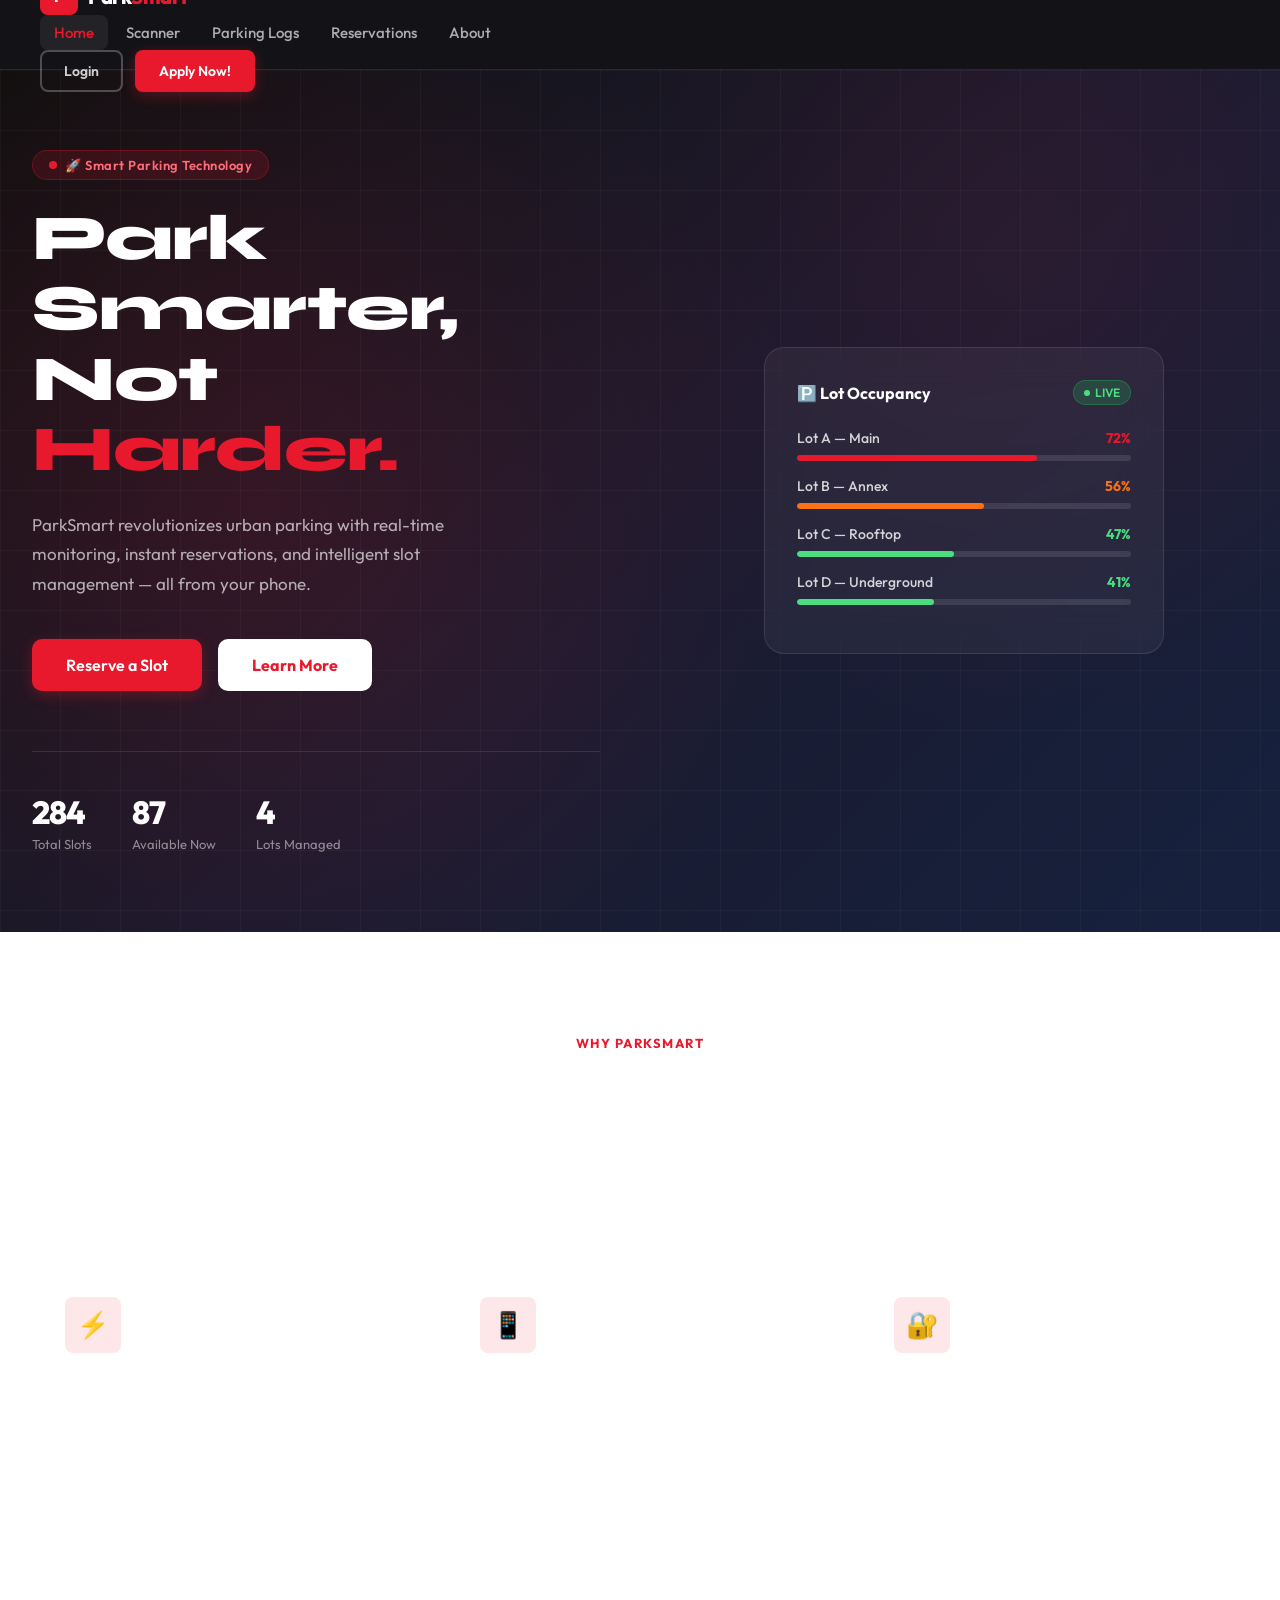
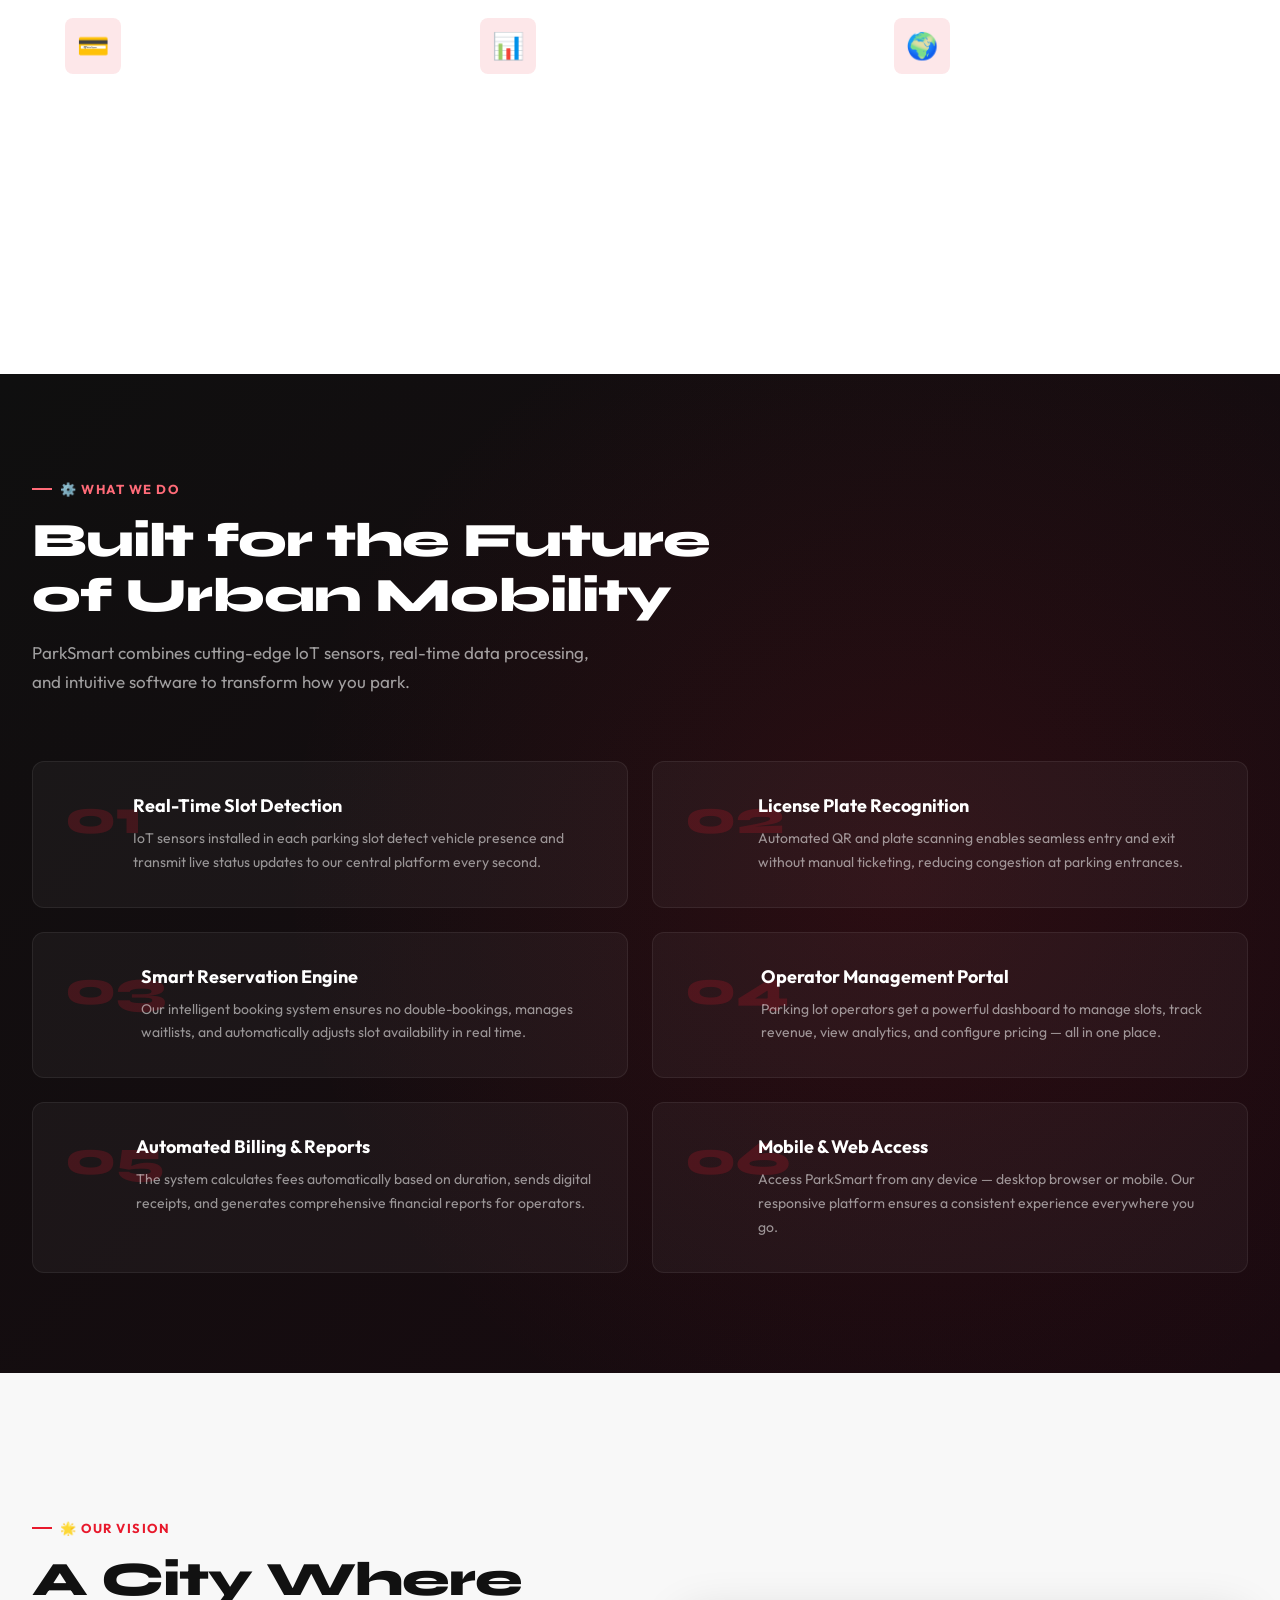
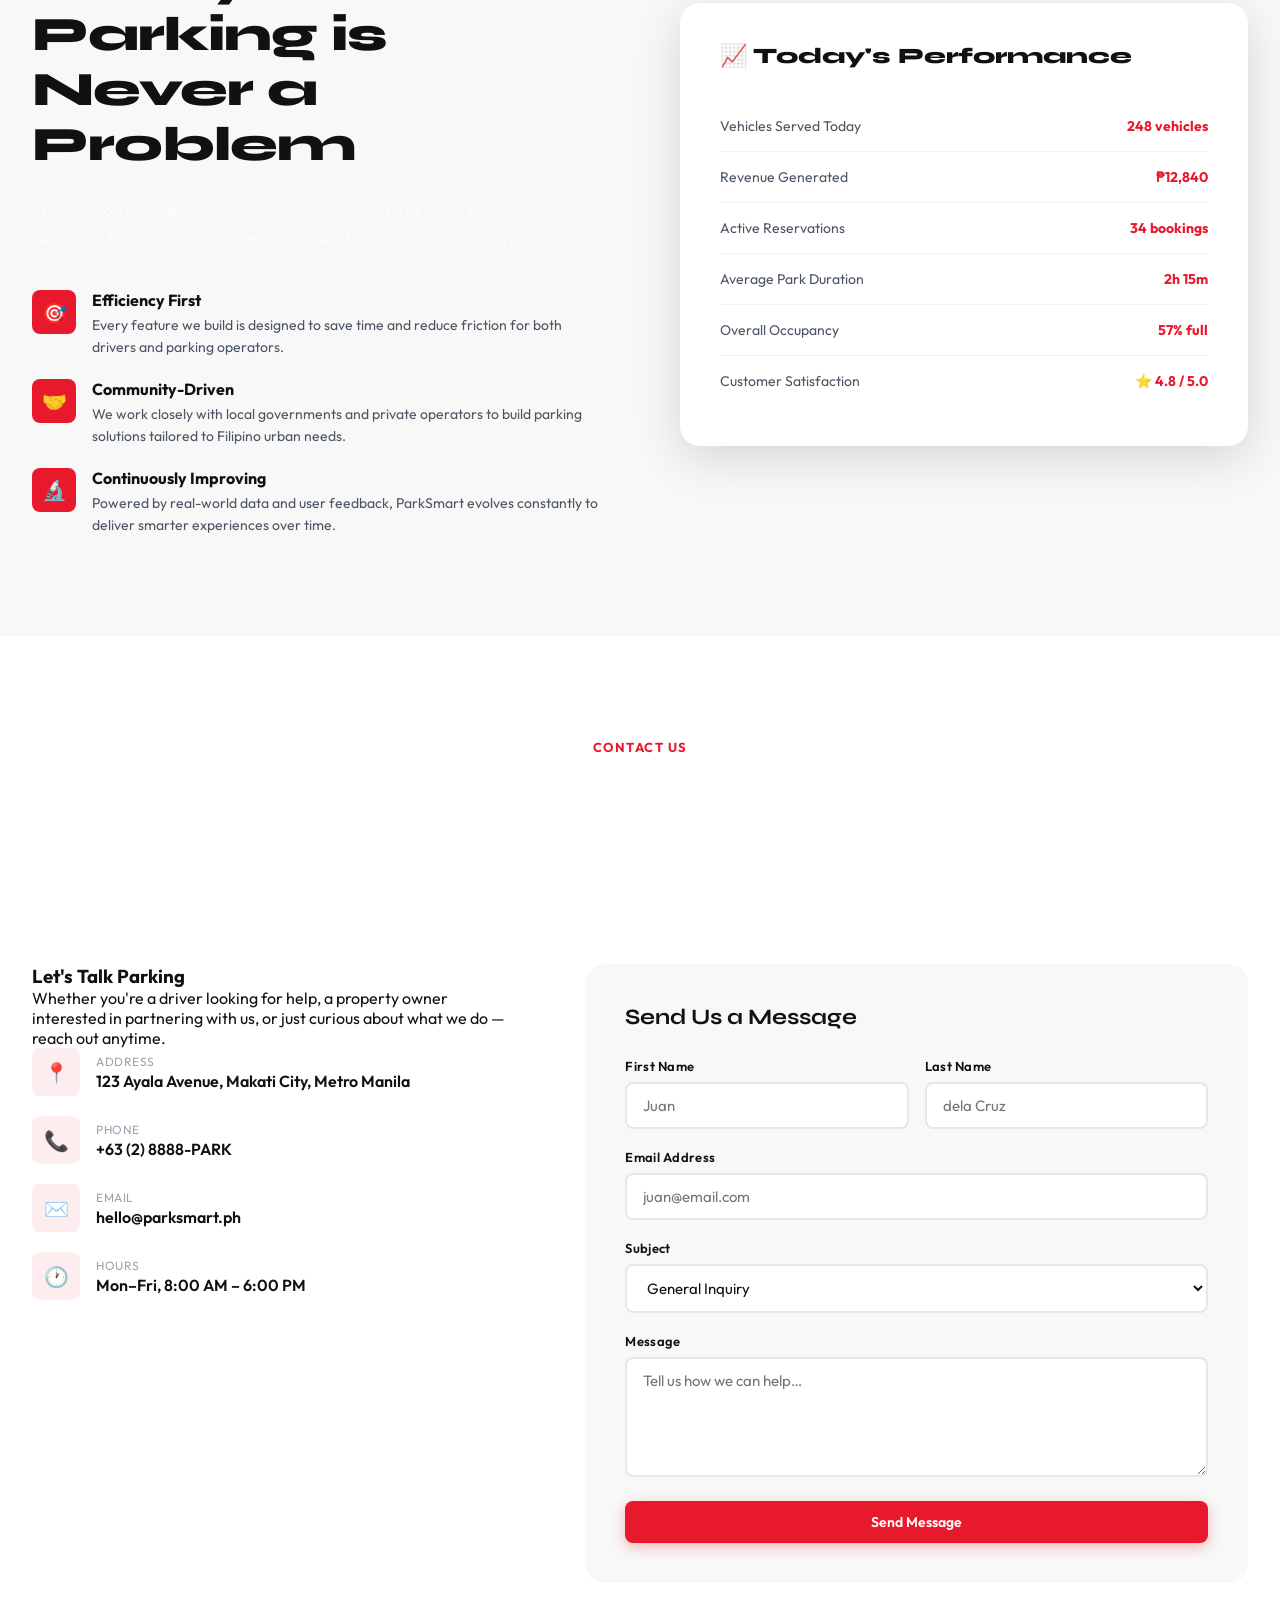
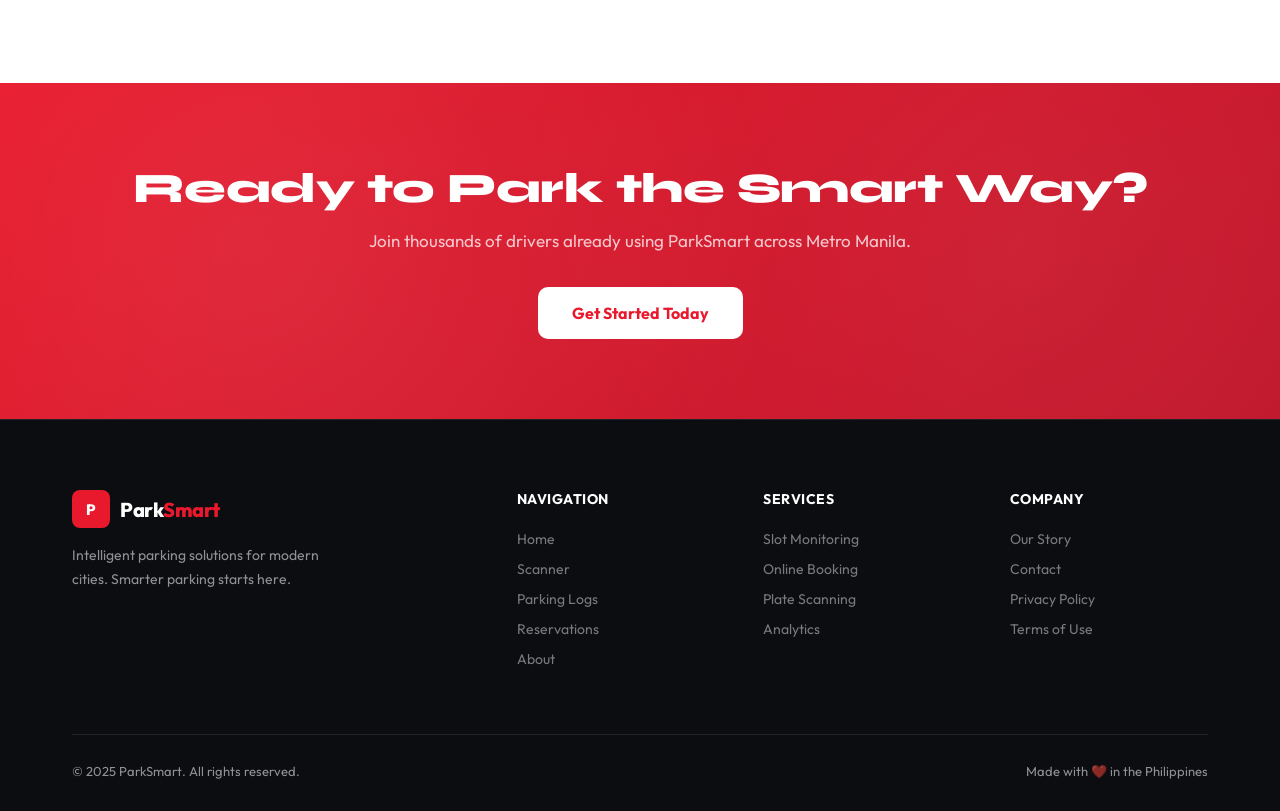
==== index.html @ ff28bb13 "Add files via upload" ====
<!DOCTYPE html>
<html lang="en">
<head>
  <meta charset="UTF-8" />
  <meta name="viewport" content="width=device-width, initial-scale=1.0" />
  <title>ParkSmart — Smart Parking Solutions</title>
  <link rel="stylesheet" href="style.css" />
</head>
<body>
<nav class="navbar">
  <div class="nav-container">
    <a href="index.html" class="nav-logo">
      <div class="logo-box">P</div>
      <span>Park<em>Smart</em></span>
    </a>
    <ul class="nav-links">
      <li><a href="index.html">Home</a></li>
      <li><a href="scanner.html">Scanner</a></li>
      <li><a href="parking-logs.html">Parking Logs</a></li>
      <li><a href="reservations.html">Reservations</a></li>
      <li><a href="about.html">About</a></li>
    </ul>
    <div class="nav-cta">
      <a href="login.html" class="btn btn-outline">Login</a>
      <a href="login.html" class="btn btn-primary">Apply Now!</a>
    </div>
    <div class="hamburger"><span></span><span></span><span></span></div>
  </div>
</nav>
<div class="mobile-nav">
  <a href="index.html">Home</a>
  <a href="scanner.html">Scanner</a>
  <a href="parking-logs.html">Parking Logs</a>
  <a href="reservations.html">Reservations</a>
  <a href="about.html">About</a>
  <a href="login.html" class="btn btn-primary">Apply Now!</a>
</div>
<main>
<!-- HERO -->
<section class="hero">
  <div class="hero-grid"></div>
  <div class="hero-container">
    <div class="hero-text">
      <div class="hero-badge">🚀 Smart Parking Technology</div>
      <h1 class="hero-title">Park Smarter,<br>Not <span class="accent">Harder.</span></h1>
      <p class="hero-desc">ParkSmart revolutionizes urban parking with real-time monitoring, instant reservations, and intelligent slot management — all from your phone.</p>
      <div class="hero-actions">
        <a href="reservations.html" class="btn btn-primary btn-lg">Reserve a Slot</a>
        <a href="about.html" class="btn btn-white btn-lg">Learn More</a>
      </div>
      <div class="hero-stats">
        <div class="hero-stat"><div class="num">284</div><div class="label">Total Slots</div></div>
        <div class="hero-stat"><div class="num">87</div><div class="label">Available Now</div></div>
        <div class="hero-stat"><div class="num">4</div><div class="label">Lots Managed</div></div>
      </div>
    </div>
    <div class="hero-visual">
      <div class="hero-card">
        <div class="hero-card-header">
          <span class="hero-card-title">🅿️ Lot Occupancy</span>
          <span class="live-badge">LIVE</span>
        </div>
        <div class="lot-item">
          <div class="lot-info"><span>Lot A — Main</span><span class="lot-pct red">72%</span></div>
          <div class="lot-bar"><div class="lot-fill red" style="width:72%"></div></div>
        </div>
        <div class="lot-item">
          <div class="lot-info"><span>Lot B — Annex</span><span class="lot-pct orange">56%</span></div>
          <div class="lot-bar"><div class="lot-fill orange" style="width:56%"></div></div>
        </div>
        <div class="lot-item">
          <div class="lot-info"><span>Lot C — Rooftop</span><span class="lot-pct green">47%</span></div>
          <div class="lot-bar"><div class="lot-fill green" style="width:47%"></div></div>
        </div>
        <div class="lot-item">
          <div class="lot-info"><span>Lot D — Underground</span><span class="lot-pct green">41%</span></div>
          <div class="lot-bar"><div class="lot-fill green" style="width:41%"></div></div>
        </div>
      </div>
    </div>
  </div>
</section>

<!-- WHY CHOOSE -->
<section class="section" id="why-choose">
  <div class="container">
    <div class="text-center fade-up">
      <div class="section-label">Why ParkSmart</div>
      <h2 class="section-title">Why Choose Smart Parking?</h2>
      <p class="section-desc">Traditional parking is broken. We fix it with intelligent technology that saves you time, money, and frustration every single day.</p>
    </div>
    <div class="why-grid">
      <div class="why-card fade-up fade-up-delay-1"><div class="why-icon">⚡</div><h3>Instant Availability</h3><p>See real-time parking slot availability across all lots. No more circling the block — find your spot before you arrive with live occupancy data.</p></div>
      <div class="why-card fade-up fade-up-delay-2"><div class="why-icon">📱</div><h3>Easy Reservations</h3><p>Reserve your parking slot in seconds from any device. Choose your preferred lot, time, and duration with our simple booking interface.</p></div>
      <div class="why-card fade-up fade-up-delay-3"><div class="why-icon">🔐</div><h3>Secure & Monitored</h3><p>Every vehicle entry and exit is logged and monitored. Our system provides complete accountability and peace of mind for your vehicle.</p></div>
      <div class="why-card fade-up fade-up-delay-4"><div class="why-icon">💳</div><h3>Cashless Payments</h3><p>Pay seamlessly with our integrated digital payment system. No need for exact change — settle your parking fees quickly and securely online.</p></div>
      <div class="why-card fade-up fade-up-delay-5"><div class="why-icon">📊</div><h3>Detailed Analytics</h3><p>Operators get comprehensive dashboards with traffic patterns, revenue reports, and occupancy trends to optimize their parking facilities.</p></div>
      <div class="why-card fade-up fade-up-delay-1"><div class="why-icon">🌍</div><h3>Eco-Friendly</h3><p>Smart routing reduces vehicle idle time and emissions. Less time hunting for spots means less fuel wasted and a cleaner environment for everyone.</p></div>
    </div>
  </div>
</section>

<!-- WHAT WE DO -->
<section class="section what-section" id="what-we-do">
  <div class="container">
    <div class="fade-up">
      <div class="section-label">⚙️ What We Do</div>
      <h2 class="section-title">Built for the Future<br>of Urban Mobility</h2>
      <p class="section-desc">ParkSmart combines cutting-edge IoT sensors, real-time data processing, and intuitive software to transform how you park.</p>
    </div>
    <div class="what-grid">
      <div class="what-item fade-up fade-up-delay-1"><div class="what-num">01</div><div class="what-content"><h3>Real-Time Slot Detection</h3><p>IoT sensors installed in each parking slot detect vehicle presence and transmit live status updates to our central platform every second.</p></div></div>
      <div class="what-item fade-up fade-up-delay-2"><div class="what-num">02</div><div class="what-content"><h3>License Plate Recognition</h3><p>Automated QR and plate scanning enables seamless entry and exit without manual ticketing, reducing congestion at parking entrances.</p></div></div>
      <div class="what-item fade-up fade-up-delay-3"><div class="what-num">03</div><div class="what-content"><h3>Smart Reservation Engine</h3><p>Our intelligent booking system ensures no double-bookings, manages waitlists, and automatically adjusts slot availability in real time.</p></div></div>
      <div class="what-item fade-up fade-up-delay-4"><div class="what-num">04</div><div class="what-content"><h3>Operator Management Portal</h3><p>Parking lot operators get a powerful dashboard to manage slots, track revenue, view analytics, and configure pricing — all in one place.</p></div></div>
      <div class="what-item fade-up fade-up-delay-1"><div class="what-num">05</div><div class="what-content"><h3>Automated Billing & Reports</h3><p>The system calculates fees automatically based on duration, sends digital receipts, and generates comprehensive financial reports for operators.</p></div></div>
      <div class="what-item fade-up fade-up-delay-2"><div class="what-num">06</div><div class="what-content"><h3>Mobile & Web Access</h3><p>Access ParkSmart from any device — desktop browser or mobile. Our responsive platform ensures a consistent experience everywhere you go.</p></div></div>
    </div>
  </div>
</section>

<!-- OUR VISION -->
<section class="section vision-section" id="our-vision">
  <div class="container">
    <div class="vision-content">
      <div class="vision-text fade-up">
        <div class="section-label">🌟 Our Vision</div>
        <h2 class="section-title">A City Where Parking is Never a Problem</h2>
        <p class="section-desc">We envision Philippine cities where no driver wastes time, fuel, or patience searching for parking. ParkSmart is the infrastructure for that future.</p>
        <div class="vision-values">
          <div class="vision-value fade-up fade-up-delay-1"><div class="icon">🎯</div><div><h4>Efficiency First</h4><p>Every feature we build is designed to save time and reduce friction for both drivers and parking operators.</p></div></div>
          <div class="vision-value fade-up fade-up-delay-2"><div class="icon">🤝</div><div><h4>Community-Driven</h4><p>We work closely with local governments and private operators to build parking solutions tailored to Filipino urban needs.</p></div></div>
          <div class="vision-value fade-up fade-up-delay-3"><div class="icon">🔬</div><div><h4>Continuously Improving</h4><p>Powered by real-world data and user feedback, ParkSmart evolves constantly to deliver smarter experiences over time.</p></div></div>
        </div>
      </div>
      <div class="vision-visual fade-up fade-up-delay-2">
        <div class="vision-big-card">
          <div class="vc-title">📈 Today's Performance</div>
          <div class="vision-stat"><span class="vs-label">Vehicles Served Today</span><span class="vs-val">248 vehicles</span></div>
          <div class="vision-stat"><span class="vs-label">Revenue Generated</span><span class="vs-val">₱12,840</span></div>
          <div class="vision-stat"><span class="vs-label">Active Reservations</span><span class="vs-val">34 bookings</span></div>
          <div class="vision-stat"><span class="vs-label">Average Park Duration</span><span class="vs-val">2h 15m</span></div>
          <div class="vision-stat"><span class="vs-label">Overall Occupancy</span><span class="vs-val">57% full</span></div>
          <div class="vision-stat"><span class="vs-label">Customer Satisfaction</span><span class="vs-val">⭐ 4.8 / 5.0</span></div>
        </div>
      </div>
    </div>
  </div>
</section>

<!-- CONTACT -->
<section class="section contact-section" id="contact">
  <div class="container">
    <div class="text-center fade-up">
      <div class="section-label">Contact Us</div>
      <h2 class="section-title">Get In Touch</h2>
      <p class="section-desc">Have questions about ParkSmart? Want to bring our solution to your facility? We'd love to hear from you.</p>
    </div>
    <div class="contact-grid">
      <div class="fade-up fade-up-delay-1">
        <h3>Let's Talk Parking</h3>
        <p>Whether you're a driver looking for help, a property owner interested in partnering with us, or just curious about what we do — reach out anytime.</p>
        <div class="contact-item"><div class="ci-icon">📍</div><div><div class="ci-label">Address</div><div class="ci-val">123 Ayala Avenue, Makati City, Metro Manila</div></div></div>
        <div class="contact-item"><div class="ci-icon">📞</div><div><div class="ci-label">Phone</div><div class="ci-val">+63 (2) 8888-PARK</div></div></div>
        <div class="contact-item"><div class="ci-icon">✉️</div><div><div class="ci-label">Email</div><div class="ci-val">hello@parksmart.ph</div></div></div>
        <div class="contact-item"><div class="ci-icon">🕐</div><div><div class="ci-label">Hours</div><div class="ci-val">Mon–Fri, 8:00 AM – 6:00 PM</div></div></div>
      </div>
      <div class="fade-up fade-up-delay-2">
        <div class="contact-form">
          <h3>Send Us a Message</h3>
          <form id="contactForm">
            <div class="form-row">
              <div class="form-group"><label>First Name</label><input type="text" placeholder="Juan" required /></div>
              <div class="form-group"><label>Last Name</label><input type="text" placeholder="dela Cruz" required /></div>
            </div>
            <div class="form-group"><label>Email Address</label><input type="email" placeholder="juan@email.com" required /></div>
            <div class="form-group"><label>Subject</label><select><option>General Inquiry</option><option>Partnership / Business</option><option>Technical Support</option><option>Reservations</option><option>Other</option></select></div>
            <div class="form-group"><label>Message</label><textarea placeholder="Tell us how we can help…" required></textarea></div>
            <button type="submit" class="btn btn-primary" style="width:100%;justify-content:center;">Send Message</button>
            <div class="form-success">✅ Message sent! We'll get back to you within 24 hours.</div>
          </form>
        </div>
      </div>
    </div>
  </div>
</section>

<!-- CTA -->
<section class="cta-banner">
  <div class="container cta-banner-content">
    <h2>Ready to Park the Smart Way?</h2>
    <p>Join thousands of drivers already using ParkSmart across Metro Manila.</p>
    <a href="login.html" class="btn btn-white btn-lg">Get Started Today</a>
  </div>
</section>
</main>

<footer>
  <div class="container">
    <div class="footer-grid">
      <div class="footer-brand">
        <a href="index.html" class="nav-logo"><div class="logo-box">P</div><span style="color:white;">Park<em style="color:var(--red);">Smart</em></span></a>
        <p>Intelligent parking solutions for modern cities. Smarter parking starts here.</p>
      </div>
      <div class="footer-col"><h4>Navigation</h4><ul><li><a href="index.html">Home</a></li><li><a href="scanner.html">Scanner</a></li><li><a href="parking-logs.html">Parking Logs</a></li><li><a href="reservations.html">Reservations</a></li><li><a href="about.html">About</a></li></ul></div>
      <div class="footer-col"><h4>Services</h4><ul><li><a href="#">Slot Monitoring</a></li><li><a href="#">Online Booking</a></li><li><a href="#">Plate Scanning</a></li><li><a href="#">Analytics</a></li></ul></div>
      <div class="footer-col"><h4>Company</h4><ul><li><a href="about.html">Our Story</a></li><li><a href="#contact">Contact</a></li><li><a href="#">Privacy Policy</a></li><li><a href="#">Terms of Use</a></li></ul></div>
    </div>
    <div class="footer-bottom"><span>© 2025 ParkSmart. All rights reserved.</span><span>Made with ❤️ in the Philippines</span></div>
  </div>
</footer>
<script src="https://code.jquery.com/jquery-3.7.1.min.js"></script>
<script src="main.js"></script>
</body>
</html>
---- style.css ----
/* ===== PARKSMART STYLES ===== */
@import url('https://fonts.googleapis.com/css2?family=Outfit:wght@300;400;500;600;700;800;900&family=Playfair+Display:wght@700;800&family=Syne:wght@700;800&display=swap');

:root {
  /* Brand */
  --red: #E8192C;
  --red-dark: #c0152a;
  --red-light: #ff3347;
  --accent: #ff6b78;

  /* Light theme */
  --white: #ffffff;
  --off-white: #f8f8f8;
  --gray-light: #f1f1f1;
  --gray: #9ca3af;
  --gray-dark: #4b5563;
  --black: #111111;

  /* Dark theme (used by About page sections) */
  --dark:    #111318;
  --darker:  #0b0d11;
  --card-bg: rgba(255,255,255,0.04);
  --border:  rgba(255,255,255,0.09);
  --gray2:   rgba(255,255,255,0.55);

  /* Shadows / layout */
  --shadow: 0 4px 24px rgba(0,0,0,0.08);
  --shadow-lg: 0 12px 48px rgba(0,0,0,0.14);
  --radius: 12px;
  --radius-sm: 8px;
  --nav-height: 70px;
}

*, *::before, *::after { box-sizing: border-box; margin: 0; padding: 0; }

html { scroll-behavior: smooth; }

body {
  font-family: 'Outfit', sans-serif;
  color: var(--black);
  background: var(--white);
  overflow-x: hidden;
}

/* ===== NAVBAR ===== */
nav {
  position: fixed;
  top: 0; left: 0; right: 0;
  z-index: 1000;
  background: rgba(10,10,14,0.96);
  backdrop-filter: blur(14px);
  border-bottom: 1px solid var(--border);
  height: var(--nav-height);
  display: flex;
  align-items: center;
  padding: 0 40px;
  justify-content: space-between;
  transition: box-shadow 0.3s;
}

nav.scrolled { box-shadow: 0 2px 24px rgba(0,0,0,0.35); }

.nav-logo {
  display: flex;
  align-items: center;
  gap: 10px;
  text-decoration: none;
}

.nav-logo .logo-box {
  width: 38px; height: 38px;
  background: var(--red);
  border-radius: 8px;
  display: flex; align-items: center; justify-content: center;
  color: white;
  font-weight: 800; font-size: 15px;
  letter-spacing: -0.5px;
}

.nav-logo span {
  font-size: 20px; font-weight: 800;
  color: #ffffff;
  letter-spacing: -0.5px;
}

.nav-logo span em { font-style: normal; color: var(--red); }

.nav-links {
  display: flex; align-items: center; gap: 4px; list-style: none;
}

.nav-links a {
  text-decoration: none;
  color: rgba(255,255,255,0.65);
  font-weight: 500; font-size: 15px;
  padding: 8px 14px;
  border-radius: 8px;
  transition: all 0.2s;
  display: block;
}

.nav-links a:hover,
.nav-links a.active {
  color: #fff;
  background: rgba(255,255,255,0.07);
}

.nav-links a.active { color: var(--red); }

.nav-cta {
  display: flex; align-items: center; gap: 12px;
}

/* ===== BUTTONS ===== */
.btn,
.btn-primary,
.btn-outline,
.btn-white {
  display: inline-flex;
  align-items: center;
  gap: 8px;
  padding: 10px 22px;
  border-radius: 8px;
  font-family: 'Outfit', sans-serif;
  font-weight: 600; font-size: 14px;
  cursor: pointer;
  transition: all 0.2s;
  text-decoration: none;
  border: 2px solid transparent;
}

.btn-primary {
  background: var(--red);
  color: white;
  box-shadow: 0 4px 14px rgba(232,25,44,0.3);
}
.btn-primary:hover {
  background: var(--red-dark);
  transform: translateY(-1px);
  box-shadow: 0 6px 20px rgba(232,25,44,0.45);
}

.btn-outline {
  background: transparent;
  color: rgba(255,255,255,0.8);
  border-color: rgba(255,255,255,0.25);
}
.btn-outline:hover {
  background: rgba(255,255,255,0.07);
  border-color: rgba(255,255,255,0.5);
  color: white;
}

.btn-white {
  background: white; color: var(--red); font-weight: 700;
}
.btn-white:hover { background: var(--off-white); transform: translateY(-1px); }

.btn-lg { padding: 14px 32px; font-size: 16px; border-radius: 10px; }

/* Hamburger */
.hamburger {
  display: none; flex-direction: column; gap: 5px;
  cursor: pointer; padding: 4px;
}
.hamburger span {
  width: 24px; height: 2px;
  background: #fff;
  border-radius: 2px;
  transition: all 0.3s;
  display: block;
}
.hamburger.open span:nth-child(1) { transform: translateY(7px) rotate(45deg); }
.hamburger.open span:nth-child(2) { opacity: 0; }
.hamburger.open span:nth-child(3) { transform: translateY(-7px) rotate(-45deg); }

/* Mobile nav */
.mobile-nav {
  display: none;
  position: fixed;
  top: var(--nav-height); left: 0; right: 0;
  background: #0f0f14;
  border-bottom: 1px solid var(--border);
  padding: 16px 24px;
  z-index: 999;
  box-shadow: 0 8px 24px rgba(0,0,0,0.3);
}
.mobile-nav.open { display: block; }
.mobile-nav a {
  display: block; padding: 12px 0;
  color: rgba(255,255,255,0.65);
  text-decoration: none; font-weight: 500;
  border-bottom: 1px solid var(--border);
  transition: color 0.2s;
}
.mobile-nav a:hover { color: #fff; }
.mobile-nav .btn { margin-top: 16px; width: 100%; justify-content: center; }

/* ===== PAGE WRAPPER ===== */
.page-wrapper { min-height: 100vh; background: var(--dark); color: #fff; }

main { padding-top: var(--nav-height); }

/* ===== SECTION HELPERS ===== */
.section { padding: 100px 0; }
.section-sm { padding: 70px 0; }

.container {
  max-width: 1280px; margin: 0 auto; padding: 0 32px;
}

.section-label {
  display: inline-flex; align-items: center; gap: 8px;
  color: var(--red);
  font-weight: 700; font-size: 13px;
  letter-spacing: 1.5px; text-transform: uppercase;
  margin-bottom: 16px;
}

.section-label::before {
  content: '';
  width: 20px; height: 2px;
  background: var(--red);
}

.section-title {
  font-family: 'Syne', 'Playfair Display', serif;
  font-size: clamp(32px, 4vw, 48px);
  font-weight: 800;
  line-height: 1.15;
  color: #fff;
  margin-bottom: 16px;
  letter-spacing: -1px;
}

.section-desc {
  font-size: 17px; color: var(--gray2);
  line-height: 1.7; max-width: 560px;
}

.text-center { text-align: center; }
.text-center .section-desc { margin: 0 auto; }
.text-center .section-label { justify-content: center; }
.text-center .section-label::before { display: none; }

/* ===== HERO (main landing) ===== */
.hero {
  min-height: calc(100vh - var(--nav-height));
  background: linear-gradient(135deg, #0f0f0f 0%, #1a1a2e 50%, #16213e 100%);
  display: flex; align-items: center;
  position: relative; overflow: hidden;
}

.hero::before {
  content: '';
  position: absolute; inset: 0;
  background:
    radial-gradient(circle at 20% 50%, rgba(232,25,44,0.15) 0%, transparent 50%),
    radial-gradient(circle at 80% 20%, rgba(232,25,44,0.08) 0%, transparent 40%);
}

.hero-grid {
  position: absolute; inset: 0;
  background-image:
    linear-gradient(rgba(255,255,255,0.03) 1px, transparent 1px),
    linear-gradient(90deg, rgba(255,255,255,0.03) 1px, transparent 1px);
  background-size: 60px 60px;
}

.hero-container {
  max-width: 1280px; margin: 0 auto; padding: 80px 32px;
  display: grid; grid-template-columns: 1fr 1fr; gap: 80px;
  align-items: center; position: relative; z-index: 1; width: 100%;
}

.hero-badge {
  display: inline-flex; align-items: center; gap: 8px;
  background: rgba(232,25,44,0.15); border: 1px solid rgba(232,25,44,0.3);
  color: #ff6b78; padding: 6px 16px; border-radius: 100px;
  font-size: 13px; font-weight: 600; margin-bottom: 24px; letter-spacing: 0.5px;
}

.hero-badge::before {
  content: ''; width: 8px; height: 8px;
  background: var(--red); border-radius: 50%;
  animation: pulse 2s infinite;
}

@keyframes pulse {
  0%,100% { opacity:1; transform:scale(1); }
  50%      { opacity:0.5; transform:scale(0.8); }
}

.hero-title {
  font-family: 'Syne', 'Playfair Display', serif;
  font-size: clamp(42px,5vw,68px); font-weight: 800;
  color: white; line-height: 1.1;
  margin-bottom: 24px; letter-spacing: -1px;
}

.hero-title .accent { color: var(--red); }

.hero-desc {
  font-size: 17px; color: rgba(255,255,255,0.65);
  line-height: 1.75; margin-bottom: 40px; max-width: 480px;
}

.hero-actions { display: flex; gap: 16px; flex-wrap: wrap; }

.hero-stats {
  display: flex; gap: 40px;
  margin-top: 60px; padding-top: 40px;
  border-top: 1px solid rgba(255,255,255,0.1);
}

.hero-stat .num {
  font-size: 32px; font-weight: 800; color: white; letter-spacing: -1px;
}

.hero-stat .label {
  font-size: 13px; color: rgba(255,255,255,0.5); margin-top: 4px;
}

/* Hero visual */
.hero-visual { position: relative; display: flex; align-items: center; justify-content: center; }

.hero-card {
  background: rgba(255,255,255,0.05);
  backdrop-filter: blur(20px);
  border: 1px solid rgba(255,255,255,0.1);
  border-radius: 20px; padding: 32px;
  width: 100%; max-width: 400px;
  animation: float 6s ease-in-out infinite;
}

@keyframes float {
  0%,100% { transform: translateY(0); }
  50%      { transform: translateY(-16px); }
}

.hero-card-header {
  display: flex; align-items: center; justify-content: space-between;
  margin-bottom: 24px;
}

.hero-card-title { color: white; font-weight: 700; font-size: 16px; }

.live-badge {
  background: rgba(34,197,94,0.2); color: #4ade80;
  border: 1px solid rgba(34,197,94,0.3);
  padding: 4px 10px; border-radius: 100px;
  font-size: 12px; font-weight: 600;
  display: flex; align-items: center; gap: 5px;
}

.live-badge::before {
  content: ''; width: 6px; height: 6px;
  background: #4ade80; border-radius: 50%;
  animation: pulse 2s infinite;
}

.lot-item { margin-bottom: 16px; }

.lot-info {
  display: flex; justify-content: space-between;
  color: rgba(255,255,255,0.8); font-size: 14px;
  font-weight: 500; margin-bottom: 8px;
}

.lot-pct { font-weight: 700; }
.lot-pct.red    { color: var(--red); }
.lot-pct.orange { color: #f97316; }
.lot-pct.green  { color: #4ade80; }

.lot-bar {
  height: 6px; background: rgba(255,255,255,0.1);
  border-radius: 100px; overflow: hidden;
}

.lot-fill { height: 100%; border-radius: 100px; transition: width 1s ease; }
.lot-fill.red    { background: var(--red); }
.lot-fill.orange { background: #f97316; }
.lot-fill.green  { background: #4ade80; }

/* ===== WHY CHOOSE ===== */
.why-grid {
  display: grid; grid-template-columns: repeat(3,1fr);
  gap: 28px; margin-top: 64px;
}

.why-card {
  background: var(--card-bg);
  border: 1px solid var(--border);
  border-radius: var(--radius); padding: 36px 32px;
  transition: all 0.3s; position: relative; overflow: hidden;
}

.why-card::before {
  content: ''; position: absolute;
  top: 0; left: 0; right: 0; height: 3px;
  background: var(--red);
  transform: scaleX(0); transform-origin: left; transition: transform 0.3s;
}

.why-card:hover { transform: translateY(-6px); border-color: rgba(232,25,44,0.25); }
.why-card:hover::before { transform: scaleX(1); }

.why-icon {
  width: 56px; height: 56px;
  background: rgba(232,25,44,0.1); border-radius: var(--radius-sm);
  display: flex; align-items: center; justify-content: center;
  font-size: 26px; margin-bottom: 24px;
}

.why-card h3 { font-size: 20px; font-weight: 700; margin-bottom: 12px; color: #fff; }
.why-card p  { color: var(--gray2); line-height: 1.7; font-size: 15px; }

/* ===== WHAT WE DO ===== */
.what-section {
  background: linear-gradient(135deg, #0f0f0f 0%, #1a0a10 100%);
  color: white; position: relative; overflow: hidden;
}

.what-section::before {
  content: ''; position: absolute; inset: 0;
  background: radial-gradient(circle at 70% 50%, rgba(232,25,44,0.1) 0%, transparent 60%);
}

.what-section .section-title  { color: white; }
.what-section .section-desc   { color: rgba(255,255,255,0.6); }
.what-section .section-label  { color: #ff6b78; }
.what-section .section-label::before { background: #ff6b78; }

.what-grid {
  display: grid; grid-template-columns: 1fr 1fr;
  gap: 24px; margin-top: 64px;
}

.what-item {
  background: rgba(255,255,255,0.04);
  border: 1px solid rgba(255,255,255,0.07);
  border-radius: var(--radius); padding: 32px;
  display: flex; gap: 20px; transition: all 0.3s;
}

.what-item:hover {
  background: rgba(232,25,44,0.08);
  border-color: rgba(232,25,44,0.2);
  transform: translateX(6px);
}

.what-num {
  font-size: 48px; font-weight: 900;
  color: rgba(232,25,44,0.2);
  line-height: 1; min-width: 48px;
  font-family: 'Syne', serif;
}

.what-content h3 { color: white; font-size: 18px; font-weight: 700; margin-bottom: 10px; }
.what-content p  { color: rgba(255,255,255,0.55); font-size: 14px; line-height: 1.7; }

/* ===== VISION ===== */
.vision-section { background: var(--off-white); position: relative; }

.vision-content {
  display: grid; grid-template-columns: 1fr 1fr;
  gap: 80px; align-items: center; margin-top: 40px;
}

.vision-text .section-title { color: var(--black); margin-bottom: 24px; }

.vision-values {
  margin-top: 36px; display: flex;
  flex-direction: column; gap: 20px;
}

.vision-value { display: flex; gap: 16px; align-items: flex-start; }

.vision-value .icon {
  width: 44px; height: 44px; background: var(--red);
  border-radius: var(--radius-sm);
  display: flex; align-items: center; justify-content: center;
  color: white; font-size: 20px; flex-shrink: 0;
}

.vision-value h4 { font-size: 16px; font-weight: 700; margin-bottom: 4px; color: var(--black); }
.vision-value p  { font-size: 14px; color: var(--gray-dark); line-height: 1.6; }

.vision-visual { position: relative; }

.vision-big-card {
  background: white; border-radius: 20px;
  padding: 40px; box-shadow: var(--shadow-lg);
}

.vision-big-card .vc-title {
  font-size: 22px; font-weight: 800;
  margin-bottom: 32px; color: var(--black);
  font-family: 'Syne', serif;
}

.vision-stat {
  display: flex; justify-content: space-between;
  padding: 16px 0; border-bottom: 1px solid var(--gray-light);
}
.vision-stat:last-child { border-bottom: none; }
.vision-stat .vs-label { color: var(--gray-dark); font-size: 14px; }
.vision-stat .vs-val   { font-weight: 700; color: var(--red); font-size: 14px; }

/* ===== CONTACT ===== */
.contact-section { background: white; }

.contact-grid {
  display: grid; grid-template-columns: 1fr 1.4fr;
  gap: 80px; align-items: start; margin-top: 64px;
}

.contact-info h3 { font-size: 22px; font-weight: 700; margin-bottom: 16px; }
.contact-info p  { color: var(--gray-dark); line-height: 1.7; margin-bottom: 36px; }

.contact-item { display: flex; gap: 16px; align-items: center; margin-bottom: 20px; }

.contact-item .ci-icon {
  width: 48px; height: 48px;
  background: rgba(232,25,44,0.08); border-radius: var(--radius-sm);
  display: flex; align-items: center; justify-content: center;
  font-size: 20px; flex-shrink: 0;
}

.contact-item .ci-label {
  font-size: 12px; color: var(--gray);
  text-transform: uppercase; letter-spacing: 0.5px; margin-bottom: 2px;
}
.contact-item .ci-val { font-weight: 600; color: var(--black); }

/* Contact Form */
.contact-form { background: var(--off-white); border-radius: 20px; padding: 40px; }
.contact-form h3 { font-size: 22px; font-weight: 700; margin-bottom: 28px; font-family: 'Syne', serif; }

.form-group { margin-bottom: 20px; }
.form-row { display: grid; grid-template-columns: 1fr 1fr; gap: 16px; }

.form-group label {
  display: block; font-size: 13px; font-weight: 600;
  color: var(--black); margin-bottom: 8px; letter-spacing: 0.3px;
}

.form-group input,
.form-group select,
.form-group textarea {
  width: 100%; padding: 12px 16px;
  border: 2px solid #e5e7eb; border-radius: var(--radius-sm);
  font-family: 'Outfit', sans-serif; font-size: 15px;
  color: var(--black); background: white;
  transition: border-color 0.2s; outline: none;
}

.form-group input:focus,
.form-group select:focus,
.form-group textarea:focus {
  border-color: var(--red);
  box-shadow: 0 0 0 3px rgba(232,25,44,0.08);
}

.form-group textarea { height: 120px; resize: vertical; }

.form-success {
  display: none;
  background: rgba(34,197,94,0.1); border: 1px solid rgba(34,197,94,0.3);
  border-radius: var(--radius-sm); padding: 16px;
  color: #15803d; font-weight: 600;
  text-align: center; margin-top: 16px;
}

/* ===== FOOTER ===== */
footer {
  background: var(--darker);
  color: var(--gray2);
  padding: 70px 40px 32px;
  border-top: 1px solid var(--border);
}

.footer-grid {
  display: grid; grid-template-columns: 2fr 1fr 1fr 1fr;
  gap: 48px; margin-bottom: 56px;
}

.footer-brand .nav-logo { margin-bottom: 16px; }

.footer-brand p { font-size: 14px; line-height: 1.7; max-width: 280px; }

.footer-col h4 {
  color: white; font-size: 14px; font-weight: 700;
  letter-spacing: 0.5px; text-transform: uppercase; margin-bottom: 20px;
}

.footer-col ul { list-style: none; }
.footer-col ul li { margin-bottom: 10px; }
.footer-col ul a {
  color: rgba(255,255,255,0.45); text-decoration: none;
  font-size: 14px; transition: color 0.2s;
}
.footer-col ul a:hover { color: white; }

.footer-bottom {
  border-top: 1px solid var(--border);
  padding-top: 28px;
  display: flex; justify-content: space-between; align-items: center;
  font-size: 13px;
}

/* ===== PAGE HEADER ===== */
.page-header {
  background: linear-gradient(135deg, #0f0f0f 0%, #1a1a2e 100%);
  padding: 80px 0 60px; position: relative; overflow: hidden; text-align: center;
}

.page-header::before {
  content: ''; position: absolute; inset: 0;
  background: radial-gradient(circle at 50% 50%, rgba(232,25,44,0.12) 0%, transparent 60%);
}

.page-header-content { position: relative; z-index: 1; }

.page-header h1 {
  font-family: 'Syne', serif;
  font-size: clamp(36px,5vw,56px); color: white;
  font-weight: 800; margin-bottom: 16px; letter-spacing: -1px;
}

.page-header p {
  color: rgba(255,255,255,0.6); font-size: 17px;
  max-width: 500px; margin: 0 auto; line-height: 1.7;
}

.breadcrumb {
  display: flex; align-items: center; justify-content: center;
  gap: 8px; margin-bottom: 20px; font-size: 13px;
}

.breadcrumb a { color: rgba(255,255,255,0.45); text-decoration: none; transition: color 0.2s; }
.breadcrumb a:hover { color: white; }
.breadcrumb span    { color: rgba(255,255,255,0.25); }
.breadcrumb .current { color: var(--red); font-weight: 600; }

/* ===== SCANNER PAGE ===== */
.scanner-container { max-width: 680px; margin: 0 auto; padding: 0 32px; }

.scanner-box {
  background: #0f0f0f; border-radius: 24px; padding: 48px;
  text-align: center; position: relative; overflow: hidden; margin-bottom: 32px;
}

.scanner-box::before {
  content: ''; position: absolute; inset: 0;
  background: radial-gradient(circle at 50% 30%, rgba(232,25,44,0.1) 0%, transparent 60%);
}

.scanner-icon { font-size: 64px; margin-bottom: 16px; display: block; position: relative; z-index: 1; }
.scanner-box h2 { color: white; font-size: 24px; font-weight: 700; margin-bottom: 8px; position: relative; z-index: 1; }
.scanner-box p  { color: rgba(255,255,255,0.5); font-size: 14px; position: relative; z-index: 1; margin-bottom: 32px; }

.scan-frame {
  width: 200px; height: 200px;
  border: 2px solid rgba(255,255,255,0.1); border-radius: 16px;
  margin: 0 auto 24px; position: relative; z-index: 1;
  display: flex; align-items: center; justify-content: center;
  background: rgba(255,255,255,0.03);
}

.scan-frame::before,.scan-frame::after {
  content: ''; position: absolute;
  width: 24px; height: 24px;
  border-color: var(--red); border-style: solid;
}
.scan-frame::before { top:-2px; left:-2px; border-width:3px 0 0 3px; border-radius:4px 0 0 0; }
.scan-frame::after  { bottom:-2px; right:-2px; border-width:0 3px 3px 0; border-radius:0 0 4px 0; }

.scan-line {
  width: 160px; height: 2px; background: var(--red);
  position: absolute; top: 50%; left: 50%;
  transform: translateX(-50%);
  animation: scanMove 2.5s ease-in-out infinite;
  box-shadow: 0 0 12px rgba(232,25,44,0.6);
}

@keyframes scanMove {
  0%   { top: 20%; }
  50%  { top: 80%; }
  100% { top: 20%; }
}

/* ===== LOGS TABLE ===== */
.logs-table-wrap {
  background: white; border-radius: var(--radius);
  box-shadow: var(--shadow); overflow: hidden;
}

.logs-filters {
  padding: 24px 28px; border-bottom: 1px solid var(--gray-light);
  display: flex; gap: 16px; align-items: center; flex-wrap: wrap;
}

.logs-filters input,
.logs-filters select {
  padding: 9px 14px; border: 1px solid #e5e7eb;
  border-radius: var(--radius-sm);
  font-family: 'Outfit', sans-serif; font-size: 14px;
  outline: none; transition: border-color 0.2s;
}

.logs-filters input:focus,
.logs-filters select:focus { border-color: var(--red); }
.logs-filters input { width: 240px; }

table { width: 100%; border-collapse: collapse; }
thead { background: var(--off-white); }

thead th {
  padding: 14px 20px; text-align: left;
  font-size: 12px; font-weight: 700;
  letter-spacing: 0.8px; text-transform: uppercase; color: var(--gray);
}

tbody tr { border-bottom: 1px solid var(--gray-light); transition: background 0.15s; }
tbody tr:hover { background: #fafafa; }
tbody tr:last-child { border-bottom: none; }

tbody td { padding: 16px 20px; font-size: 14px; color: var(--gray-dark); }
tbody td strong { color: var(--black); font-weight: 700; }

.status-badge {
  display: inline-flex; align-items: center; gap: 5px;
  padding: 4px 10px; border-radius: 100px;
  font-size: 12px; font-weight: 600;
}
.status-badge.parked  { background: rgba(34,197,94,0.1);  color: #16a34a; }
.status-badge.done    { background: rgba(107,114,128,0.1); color: #4b5563; }
.status-badge.pending { background: rgba(234,179,8,0.1);   color: #ca8a04; }

/* ===== RESERVATIONS ===== */
.res-grid { display: grid; grid-template-columns: 1fr 1.2fr; gap: 48px; align-items: start; }

.res-form-card { background: white; border-radius: 20px; padding: 40px; box-shadow: var(--shadow); }
.res-form-card h3 { font-size: 22px; font-weight: 700; margin-bottom: 8px; font-family: 'Syne', serif; }
.res-form-card p  { color: var(--gray-dark); font-size: 14px; margin-bottom: 28px; }

.my-reservations h3 { font-size: 20px; font-weight: 700; margin-bottom: 20px; }

.res-card {
  background: white; border: 1px solid #eee; border-radius: var(--radius);
  padding: 20px; margin-bottom: 16px;
  display: flex; justify-content: space-between; align-items: center;
  transition: box-shadow 0.2s;
}
.res-card:hover { box-shadow: var(--shadow); }
.res-card-info h4 { font-weight: 700; font-size: 16px; margin-bottom: 4px; }
.res-card-info p  { font-size: 13px; color: var(--gray); }

/* ===== LOGIN PAGE ===== */
.auth-page {
  min-height: 100vh; display: flex; align-items: center;
  background: linear-gradient(135deg, #0f0f0f 0%, #1a1a2e 100%);
  padding: 40px 24px;
}

.auth-container { width: 100%; max-width: 460px; margin: 0 auto; }

.auth-card { background: white; border-radius: 24px; padding: 48px 44px; box-shadow: 0 24px 80px rgba(0,0,0,0.3); }

.auth-logo { text-align: center; margin-bottom: 32px; }
.auth-logo .logo-box {
  width: 52px; height: 52px; background: var(--red); border-radius: 12px;
  display: flex; align-items: center; justify-content: center;
  color: white; font-weight: 800; font-size: 20px; margin: 0 auto 12px;
}
.auth-logo h2 { font-size: 26px; font-weight: 800; letter-spacing: -0.5px; }
.auth-logo h2 em { font-style: normal; color: var(--red); }

.auth-tabs {
  display: flex; background: var(--gray-light);
  border-radius: var(--radius-sm); padding: 4px; margin-bottom: 28px;
}

.auth-tab {
  flex: 1; text-align: center; padding: 10px;
  border-radius: 6px; font-weight: 600; font-size: 14px;
  cursor: pointer; transition: all 0.2s; color: var(--gray);
}

.auth-tab.active { background: white; color: var(--black); box-shadow: 0 2px 8px rgba(0,0,0,0.1); }

.auth-form { display: none; }
.auth-form.active { display: block; }
.auth-form h3 { font-size: 20px; font-weight: 700; margin-bottom: 6px; }
.auth-form p  { font-size: 14px; color: var(--gray); margin-bottom: 24px; }

.forgot-link { text-align: right; margin-top: -12px; margin-bottom: 20px; }
.forgot-link a { font-size: 12px; color: var(--red); text-decoration: none; font-weight: 600; }

.auth-divider { text-align: center; margin: 24px 0; color: var(--gray); font-size: 13px; position: relative; }
.auth-divider::before,.auth-divider::after { content:''; position:absolute; top:50%; width:38%; height:1px; background:#e5e7eb; }
.auth-divider::before { left:0; }
.auth-divider::after  { right:0; }

.auth-switch { text-align: center; margin-top: 20px; font-size: 14px; color: var(--gray-dark); }
.auth-switch a { color: var(--red); font-weight: 600; text-decoration: none; }

/* ===== ABOUT PAGE — specific overrides ===== */
.about-inner { max-width: 1100px; margin: 0 auto; }

.about-hero {
  text-align: center;
  padding: 80px 40px 60px;
  background: linear-gradient(180deg, rgba(230,57,70,0.07) 0%, transparent 100%);
  border-bottom: 1px solid var(--border);
}

.about-hero h1 {
  font-family: 'Syne', sans-serif;
  font-size: clamp(40px,6vw,72px); font-weight: 800;
  letter-spacing: -2.5px; margin-bottom: 20px; line-height: 1.05;
  color: #fff;
}

.about-hero p {
  font-size: 18px; color: var(--gray2);
  max-width: 600px; margin: 0 auto; line-height: 1.7;
}

.about-section { padding: 80px 40px; }

/* Team grid – overrides global `.team-grid` for about page */
.about-section .team-grid {
  display: grid;
  grid-template-columns: repeat(3,1fr);
  gap: 24px;
  margin-top: 0;
}

.about-section .team-card {
  background: var(--card-bg);
  border: 1px solid var(--border);
  border-radius: 16px; padding: 32px;
  text-align: center; transition: all 0.3s;
}

.about-section .team-card:hover {
  border-color: rgba(230,57,70,0.3);
  transform: translateY(-4px);
}

.about-section .team-avatar {
  width: 80px; height: 80px; border-radius: 50%;
  background: linear-gradient(135deg, var(--red), var(--accent));
  margin: 0 auto 16px;
  display: flex; align-items: center; justify-content: center;
  font-family: 'Syne', sans-serif; font-size: 28px; font-weight: 800;
  color: #fff;
}

.about-section .team-card h3 {
  font-family: 'Syne', sans-serif; font-size: 18px; font-weight: 700;
  margin-bottom: 4px; color: #fff;
}

.about-section .team-card .role {
  font-size: 13px; color: var(--red); font-weight: 600; margin-bottom: 12px;
}

.about-section .team-card p { font-size: 13px; color: var(--gray2); line-height: 1.6; }

.values-grid { display: grid; grid-template-columns: repeat(2,1fr); gap: 20px; }

.value-card {
  background: rgba(255,255,255,0.02);
  border: 1px solid var(--border);
  border-radius: 14px; padding: 28px;
  transition: border-color 0.3s;
}

.value-card:hover { border-color: rgba(232,25,44,0.3); }

.value-card h4 {
  font-family: 'Syne', sans-serif; font-size: 18px; font-weight: 700;
  margin-bottom: 8px; color: #fff;
  display: flex; align-items: center; gap: 10px;
}

.value-card p { color: var(--gray2); font-size: 14px; line-height: 1.7; }

/* Timeline */
.timeline {
  position: relative; padding-left: 32px;
  display: flex; flex-direction: column; gap: 36px;
}

.timeline::before {
  content: ''; position: absolute;
  left: 8px; top: 8px; bottom: 8px;
  width: 2px; background: var(--border);
}

.tl-item { position: relative; }

.tl-item::before {
  content: ''; position: absolute;
  left: -28px; top: 6px;
  width: 10px; height: 10px;
  border-radius: 50%; background: var(--red);
  border: 2px solid var(--darker);
}

.tl-item .year {
  font-size: 12px; color: var(--red); font-weight: 700;
  text-transform: uppercase; letter-spacing: 1px; margin-bottom: 6px;
}

.tl-item h4 { font-family: 'Syne', sans-serif; font-size: 16px; font-weight: 700; margin-bottom: 4px; color: #fff; }
.tl-item p  { font-size: 13px; color: var(--gray2); }

/* About CTA strip */
.about-cta {
  background: var(--darker);
  border-top: 1px solid var(--border);
  border-bottom: 1px solid var(--border);
  text-align: center; padding: 80px 40px;
}

.about-cta h2 {
  font-family: 'Syne', sans-serif;
  font-size: clamp(28px,4vw,44px); font-weight: 800;
  letter-spacing: -1.5px; margin-bottom: 16px; color: #fff;
}

.about-cta p { color: var(--gray2); font-size: 17px; margin-bottom: 36px; }

/* ===== CTA BANNER ===== */
.cta-banner {
  background: linear-gradient(135deg, var(--red) 0%, var(--red-dark) 100%);
  padding: 80px 0; text-align: center; position: relative; overflow: hidden;
}

.cta-banner::before {
  content: ''; position: absolute; inset: 0;
  background:
    radial-gradient(circle at 20% 50%, rgba(255,255,255,0.08) 0%, transparent 50%),
    radial-gradient(circle at 80% 50%, rgba(255,255,255,0.05) 0%, transparent 50%);
}

.cta-banner-content { position: relative; z-index: 1; }

.cta-banner h2 {
  font-family: 'Syne', serif; color: white;
  font-size: clamp(28px,3.5vw,42px); font-weight: 800;
  margin-bottom: 16px; letter-spacing: -0.5px;
}
.cta-banner p { color: rgba(255,255,255,0.75); font-size: 17px; margin-bottom: 36px; }

/* ===== ANIMATIONS ===== */
.fade-up { opacity: 0; transform: translateY(30px); transition: opacity 0.6s ease, transform 0.6s ease; }
.fade-up.visible { opacity: 1; transform: translateY(0); }

[data-reveal] { opacity: 0; transform: translateY(24px); transition: opacity 0.7s ease, transform 0.7s ease; }
[data-reveal].revealed { opacity: 1; transform: none; }

.fade-up-delay-1 { transition-delay: 0.1s; }
.fade-up-delay-2 { transition-delay: 0.2s; }
.fade-up-delay-3 { transition-delay: 0.3s; }
.fade-up-delay-4 { transition-delay: 0.4s; }
.fade-up-delay-5 { transition-delay: 0.5s; }

/* ===== RESPONSIVE ===== */
@media (max-width: 1024px) {
  .why-grid         { grid-template-columns: repeat(2,1fr); }
  .footer-grid      { grid-template-columns: 1fr 1fr; }
}

@media (max-width: 900px) {
  .about-section .team-grid { grid-template-columns: 1fr; }
  .values-grid  { grid-template-columns: 1fr; }
  .about-section { padding: 60px 20px; }
  .about-hero    { padding: 60px 20px 40px; }
}

@media (max-width: 768px) {
  .nav-links,.nav-cta > .btn-primary { display: none; }
  .hamburger { display: flex; }

  .hero-container   { grid-template-columns: 1fr; gap: 48px; }
  .hero-visual      { display: none; }
  .hero-stats       { gap: 24px; }

  .why-grid         { grid-template-columns: 1fr; }
  .what-grid        { grid-template-columns: 1fr; }
  .vision-content   { grid-template-columns: 1fr; gap: 40px; }
  .contact-grid     { grid-template-columns: 1fr; gap: 40px; }
  .footer-grid      { grid-template-columns: 1fr 1fr; }
  .footer-bottom    { flex-direction: column; gap: 12px; text-align: center; }
  .form-row         { grid-template-columns: 1fr; }
  .res-grid         { grid-template-columns: 1fr; }

  .container  { padding: 0 20px; }
  .section    { padding: 70px 0; }
  nav         { padding: 0 20px; }
}
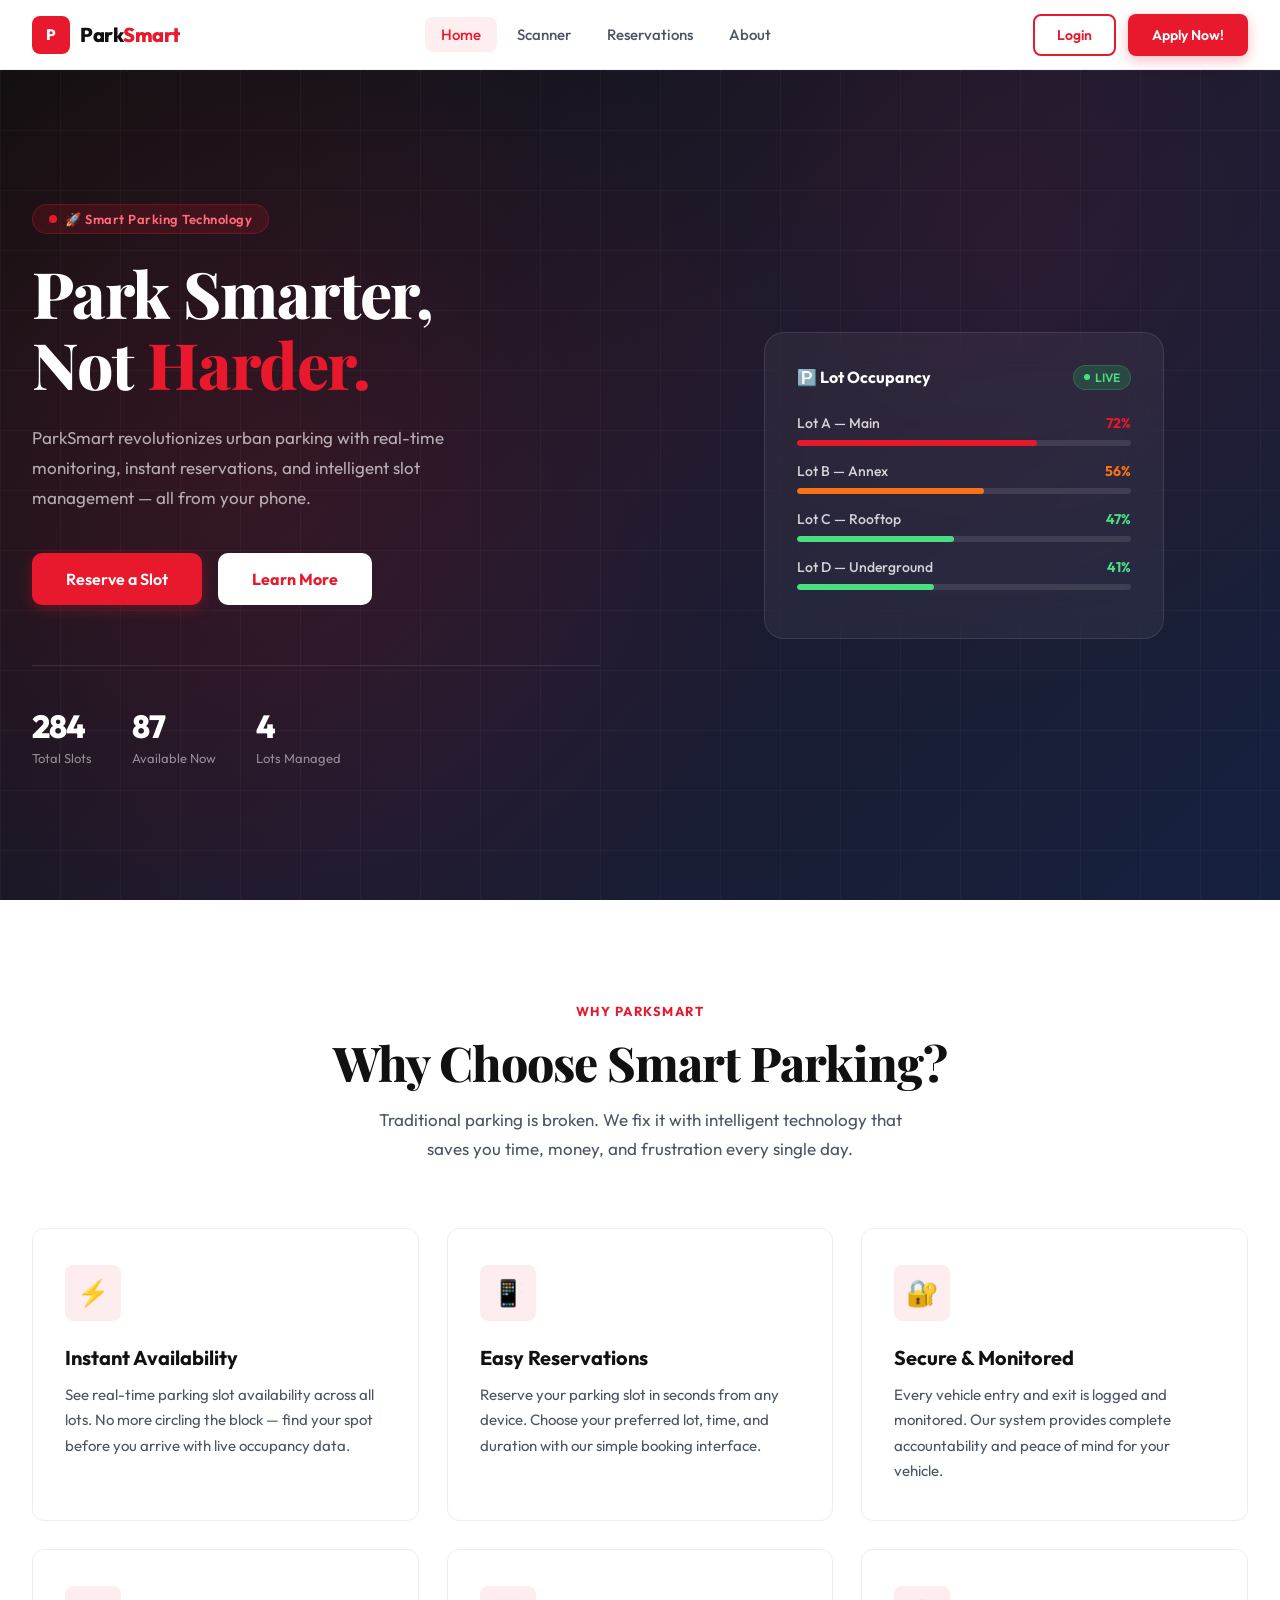
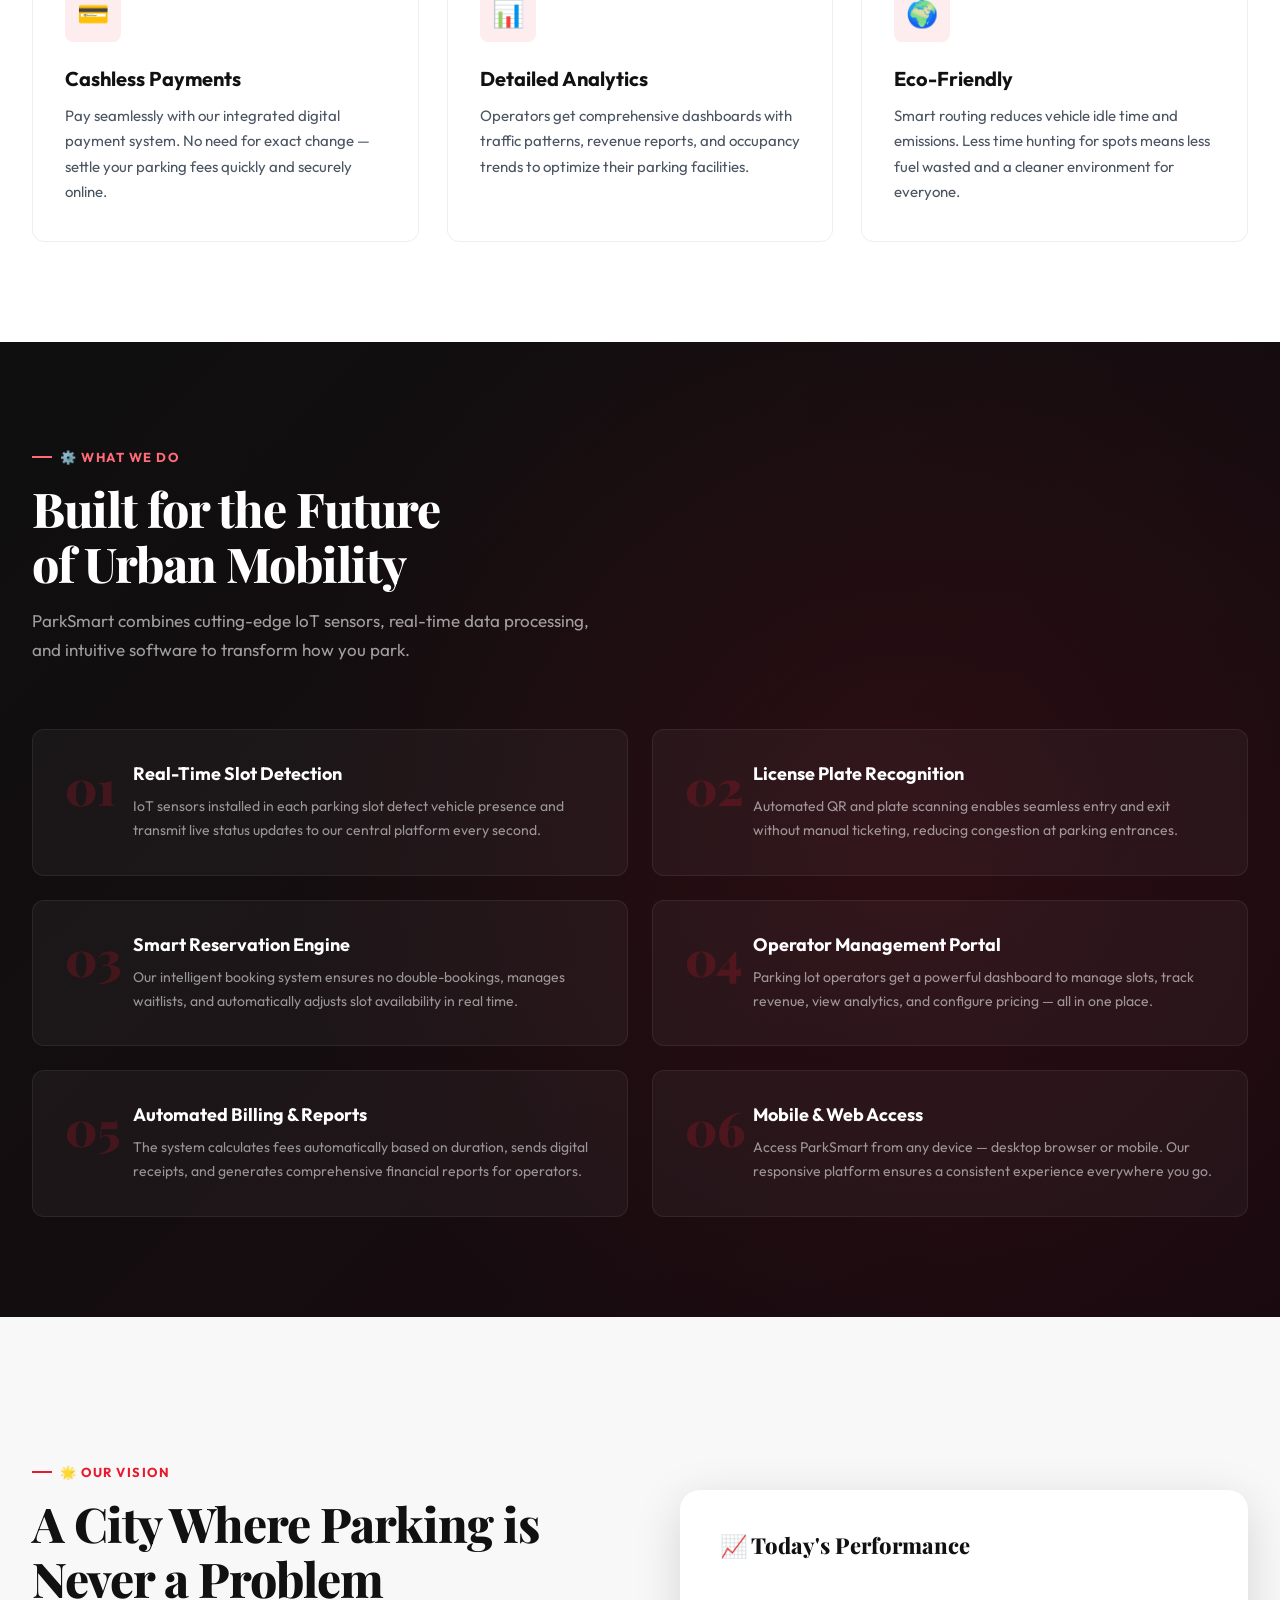
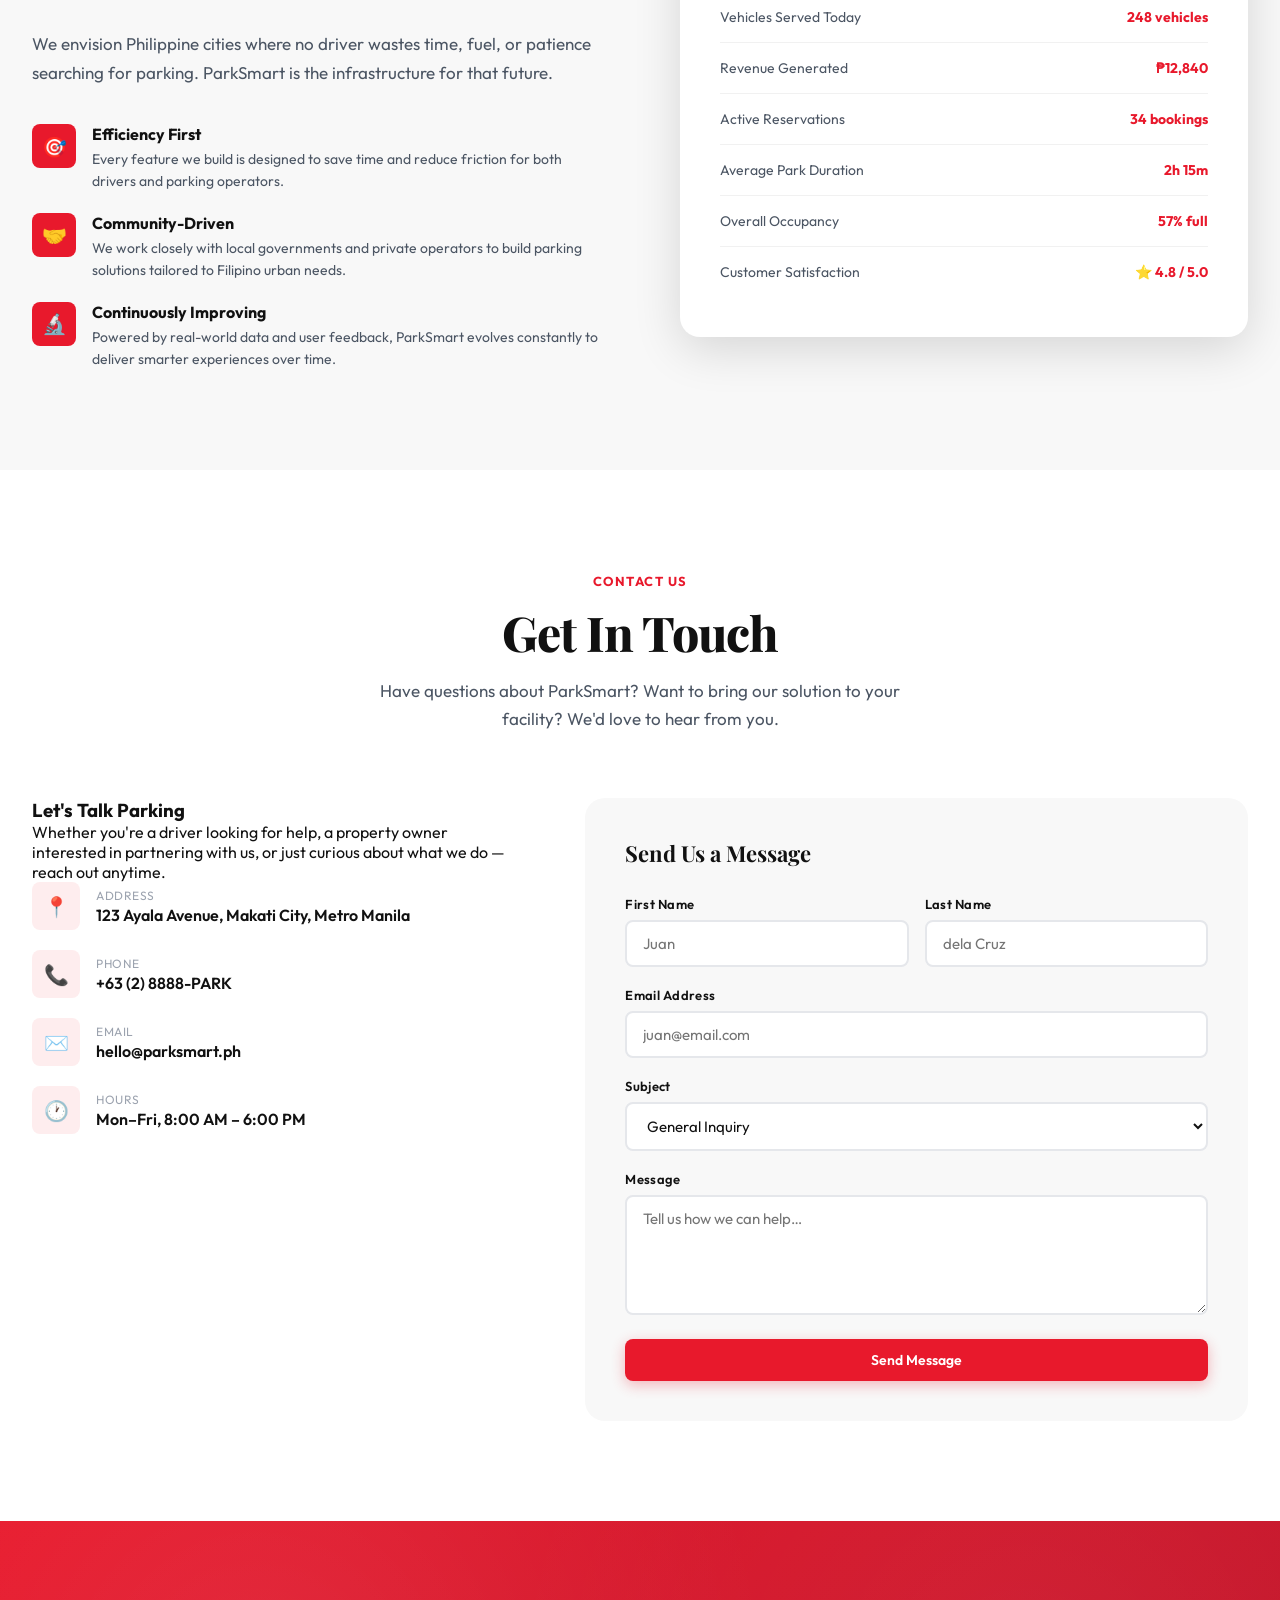
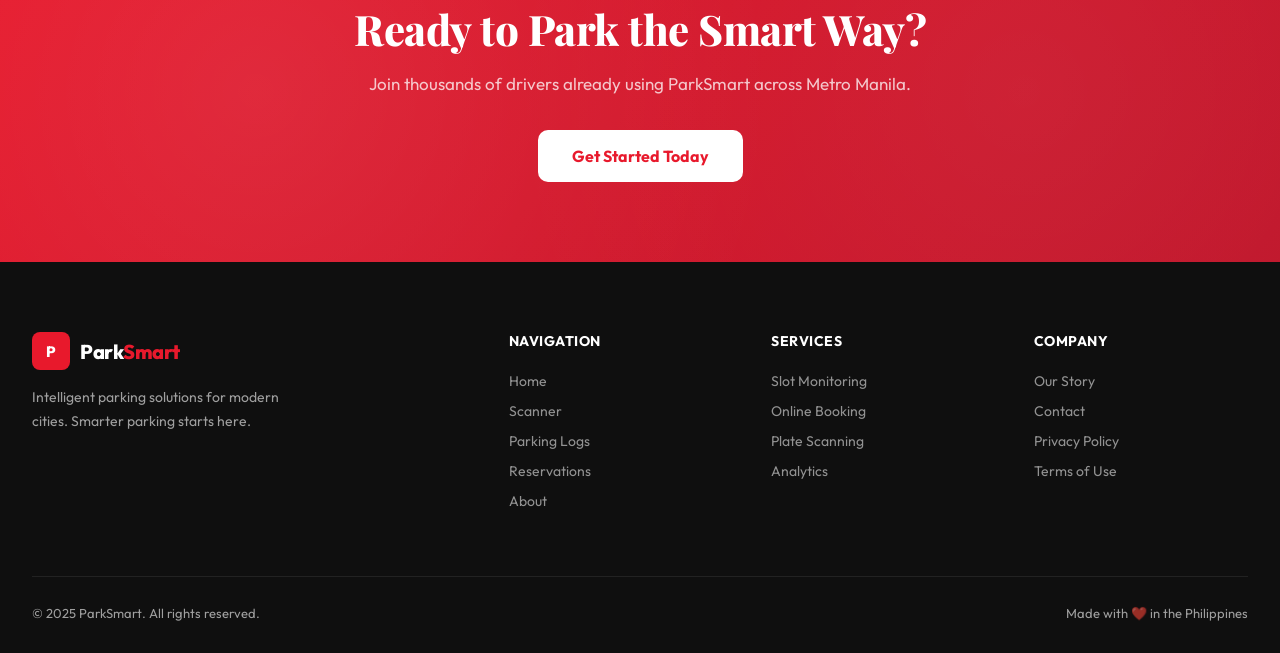
==== commit 06c94a82: "Add files via upload" ====
--- a/index.html
+++ b/index.html
@@ -16,7 +16,6 @@
     <ul class="nav-links">
       <li><a href="index.html">Home</a></li>
       <li><a href="scanner.html">Scanner</a></li>
-      <li><a href="parking-logs.html">Parking Logs</a></li>
       <li><a href="reservations.html">Reservations</a></li>
       <li><a href="about.html">About</a></li>
     </ul>
@@ -30,7 +29,6 @@
 <div class="mobile-nav">
   <a href="index.html">Home</a>
   <a href="scanner.html">Scanner</a>
-  <a href="parking-logs.html">Parking Logs</a>
   <a href="reservations.html">Reservations</a>
   <a href="about.html">About</a>
   <a href="login.html" class="btn btn-primary">Apply Now!</a>
--- a/style.css
+++ b/style.css
@@ -1,34 +1,20 @@
 /* ===== PARKSMART STYLES ===== */
-@import url('https://fonts.googleapis.com/css2?family=Outfit:wght@300;400;500;600;700;800;900&family=Playfair+Display:wght@700;800&family=Syne:wght@700;800&display=swap');
+@import url('https://fonts.googleapis.com/css2?family=Outfit:wght@300;400;500;600;700;800;900&family=Playfair+Display:wght@700;800&display=swap');
 
 :root {
-  /* Brand */
   --red: #E8192C;
   --red-dark: #c0152a;
   --red-light: #ff3347;
-  --accent: #ff6b78;
-
-  /* Light theme */
   --white: #ffffff;
   --off-white: #f8f8f8;
   --gray-light: #f1f1f1;
   --gray: #9ca3af;
   --gray-dark: #4b5563;
   --black: #111111;
-
-  /* Dark theme (used by About page sections) */
-  --dark:    #111318;
-  --darker:  #0b0d11;
-  --card-bg: rgba(255,255,255,0.04);
-  --border:  rgba(255,255,255,0.09);
-  --gray2:   rgba(255,255,255,0.55);
-
-  /* Shadows / layout */
   --shadow: 0 4px 24px rgba(0,0,0,0.08);
   --shadow-lg: 0 12px 48px rgba(0,0,0,0.14);
   --radius: 12px;
   --radius-sm: 8px;
-  --nav-height: 70px;
 }
 
 *, *::before, *::after { box-sizing: border-box; margin: 0; padding: 0; }
@@ -43,22 +29,30 @@
 }
 
 /* ===== NAVBAR ===== */
-nav {
+.navbar {
   position: fixed;
   top: 0; left: 0; right: 0;
   z-index: 1000;
-  background: rgba(10,10,14,0.96);
-  backdrop-filter: blur(14px);
-  border-bottom: 1px solid var(--border);
-  height: var(--nav-height);
-  display: flex;
-  align-items: center;
-  padding: 0 40px;
+  background: rgba(255,255,255,0.97);
+  backdrop-filter: blur(12px);
+  border-bottom: 1px solid rgba(0,0,0,0.06);
+  height: 70px;
+  display: flex;
+  align-items: center;
+  transition: box-shadow 0.3s;
+}
+
+.navbar.scrolled { box-shadow: 0 2px 20px rgba(0,0,0,0.1); }
+
+.nav-container {
+  max-width: 1280px;
+  margin: 0 auto;
+  padding: 0 32px;
+  display: flex;
+  align-items: center;
   justify-content: space-between;
-  transition: box-shadow 0.3s;
-}
-
-nav.scrolled { box-shadow: 0 2px 24px rgba(0,0,0,0.35); }
+  width: 100%;
+}
 
 .nav-logo {
   display: flex;
@@ -68,32 +62,44 @@
 }
 
 .nav-logo .logo-box {
-  width: 38px; height: 38px;
+  width: 38px;
+  height: 38px;
   background: var(--red);
   border-radius: 8px;
-  display: flex; align-items: center; justify-content: center;
-  color: white;
-  font-weight: 800; font-size: 15px;
+  display: flex;
+  align-items: center;
+  justify-content: center;
+  color: white;
+  font-weight: 800;
+  font-size: 15px;
   letter-spacing: -0.5px;
 }
 
 .nav-logo span {
-  font-size: 20px; font-weight: 800;
-  color: #ffffff;
+  font-size: 20px;
+  font-weight: 800;
+  color: var(--black);
   letter-spacing: -0.5px;
 }
 
-.nav-logo span em { font-style: normal; color: var(--red); }
+.nav-logo span em {
+  font-style: normal;
+  color: var(--red);
+}
 
 .nav-links {
-  display: flex; align-items: center; gap: 4px; list-style: none;
+  display: flex;
+  align-items: center;
+  gap: 4px;
+  list-style: none;
 }
 
 .nav-links a {
   text-decoration: none;
-  color: rgba(255,255,255,0.65);
-  font-weight: 500; font-size: 15px;
-  padding: 8px 14px;
+  color: var(--gray-dark);
+  font-weight: 500;
+  font-size: 15px;
+  padding: 8px 16px;
   border-radius: 8px;
   transition: all 0.2s;
   display: block;
@@ -101,28 +107,25 @@
 
 .nav-links a:hover,
 .nav-links a.active {
-  color: #fff;
-  background: rgba(255,255,255,0.07);
-}
-
-.nav-links a.active { color: var(--red); }
+  color: var(--red);
+  background: rgba(232,25,44,0.07);
+}
 
 .nav-cta {
-  display: flex; align-items: center; gap: 12px;
-}
-
-/* ===== BUTTONS ===== */
-.btn,
-.btn-primary,
-.btn-outline,
-.btn-white {
+  display: flex;
+  align-items: center;
+  gap: 12px;
+}
+
+.btn {
   display: inline-flex;
   align-items: center;
   gap: 8px;
   padding: 10px 22px;
   border-radius: 8px;
   font-family: 'Outfit', sans-serif;
-  font-weight: 600; font-size: 14px;
+  font-weight: 600;
+  font-size: 14px;
   cursor: pointer;
   transition: all 0.2s;
   text-decoration: none;
@@ -137,35 +140,43 @@
 .btn-primary:hover {
   background: var(--red-dark);
   transform: translateY(-1px);
-  box-shadow: 0 6px 20px rgba(232,25,44,0.45);
+  box-shadow: 0 6px 20px rgba(232,25,44,0.4);
 }
 
 .btn-outline {
   background: transparent;
-  color: rgba(255,255,255,0.8);
-  border-color: rgba(255,255,255,0.25);
+  color: var(--red);
+  border-color: var(--red);
 }
 .btn-outline:hover {
-  background: rgba(255,255,255,0.07);
-  border-color: rgba(255,255,255,0.5);
+  background: var(--red);
   color: white;
 }
 
 .btn-white {
-  background: white; color: var(--red); font-weight: 700;
-}
-.btn-white:hover { background: var(--off-white); transform: translateY(-1px); }
+  background: white;
+  color: var(--red);
+  font-weight: 700;
+}
+.btn-white:hover {
+  background: var(--off-white);
+  transform: translateY(-1px);
+}
 
 .btn-lg { padding: 14px 32px; font-size: 16px; border-radius: 10px; }
 
 /* Hamburger */
 .hamburger {
-  display: none; flex-direction: column; gap: 5px;
-  cursor: pointer; padding: 4px;
+  display: none;
+  flex-direction: column;
+  gap: 5px;
+  cursor: pointer;
+  padding: 4px;
 }
 .hamburger span {
-  width: 24px; height: 2px;
-  background: #fff;
+  width: 24px;
+  height: 2px;
+  background: var(--black);
   border-radius: 2px;
   transition: all 0.3s;
   display: block;
@@ -178,64 +189,286 @@
 .mobile-nav {
   display: none;
   position: fixed;
-  top: var(--nav-height); left: 0; right: 0;
-  background: #0f0f14;
-  border-bottom: 1px solid var(--border);
+  top: 70px; left: 0; right: 0;
+  background: white;
+  border-bottom: 1px solid var(--gray-light);
   padding: 16px 24px;
   z-index: 999;
-  box-shadow: 0 8px 24px rgba(0,0,0,0.3);
+  box-shadow: 0 8px 24px rgba(0,0,0,0.1);
 }
 .mobile-nav.open { display: block; }
 .mobile-nav a {
-  display: block; padding: 12px 0;
+  display: block;
+  padding: 12px 0;
+  color: var(--gray-dark);
+  text-decoration: none;
+  font-weight: 500;
+  border-bottom: 1px solid var(--gray-light);
+  transition: color 0.2s;
+}
+.mobile-nav a:hover { color: var(--red); }
+.mobile-nav .btn { margin-top: 16px; width: 100%; justify-content: center; }
+
+/* ===== PAGE WRAPPER ===== */
+main { padding-top: 70px; }
+
+/* ===== HERO ===== */
+.hero {
+  min-height: calc(100vh - 70px);
+  background: linear-gradient(135deg, #0f0f0f 0%, #1a1a2e 50%, #16213e 100%);
+  display: flex;
+  align-items: center;
+  position: relative;
+  overflow: hidden;
+}
+
+.hero::before {
+  content: '';
+  position: absolute;
+  inset: 0;
+  background: 
+    radial-gradient(circle at 20% 50%, rgba(232,25,44,0.15) 0%, transparent 50%),
+    radial-gradient(circle at 80% 20%, rgba(232,25,44,0.08) 0%, transparent 40%);
+}
+
+.hero-grid {
+  position: absolute;
+  inset: 0;
+  background-image: 
+    linear-gradient(rgba(255,255,255,0.03) 1px, transparent 1px),
+    linear-gradient(90deg, rgba(255,255,255,0.03) 1px, transparent 1px);
+  background-size: 60px 60px;
+}
+
+.hero-container {
+  max-width: 1280px;
+  margin: 0 auto;
+  padding: 80px 32px;
+  display: grid;
+  grid-template-columns: 1fr 1fr;
+  gap: 80px;
+  align-items: center;
+  position: relative;
+  z-index: 1;
+  width: 100%;
+}
+
+.hero-badge {
+  display: inline-flex;
+  align-items: center;
+  gap: 8px;
+  background: rgba(232,25,44,0.15);
+  border: 1px solid rgba(232,25,44,0.3);
+  color: #ff6b78;
+  padding: 6px 16px;
+  border-radius: 100px;
+  font-size: 13px;
+  font-weight: 600;
+  margin-bottom: 24px;
+  letter-spacing: 0.5px;
+}
+
+.hero-badge::before {
+  content: '';
+  width: 8px;
+  height: 8px;
+  background: var(--red);
+  border-radius: 50%;
+  animation: pulse 2s infinite;
+}
+
+@keyframes pulse {
+  0%, 100% { opacity: 1; transform: scale(1); }
+  50% { opacity: 0.5; transform: scale(0.8); }
+}
+
+.hero-title {
+  font-family: 'Playfair Display', serif;
+  font-size: clamp(42px, 5vw, 68px);
+  font-weight: 800;
+  color: white;
+  line-height: 1.1;
+  margin-bottom: 24px;
+  letter-spacing: -1px;
+}
+
+.hero-title .accent { color: var(--red); }
+
+.hero-desc {
+  font-size: 17px;
   color: rgba(255,255,255,0.65);
-  text-decoration: none; font-weight: 500;
-  border-bottom: 1px solid var(--border);
-  transition: color 0.2s;
-}
-.mobile-nav a:hover { color: #fff; }
-.mobile-nav .btn { margin-top: 16px; width: 100%; justify-content: center; }
-
-/* ===== PAGE WRAPPER ===== */
-.page-wrapper { min-height: 100vh; background: var(--dark); color: #fff; }
-
-main { padding-top: var(--nav-height); }
-
-/* ===== SECTION HELPERS ===== */
-.section { padding: 100px 0; }
+  line-height: 1.75;
+  margin-bottom: 40px;
+  max-width: 480px;
+}
+
+.hero-actions {
+  display: flex;
+  gap: 16px;
+  flex-wrap: wrap;
+}
+
+.hero-stats {
+  display: flex;
+  gap: 40px;
+  margin-top: 60px;
+  padding-top: 40px;
+  border-top: 1px solid rgba(255,255,255,0.1);
+}
+
+.hero-stat .num {
+  font-size: 32px;
+  font-weight: 800;
+  color: white;
+  letter-spacing: -1px;
+}
+
+.hero-stat .label {
+  font-size: 13px;
+  color: rgba(255,255,255,0.5);
+  margin-top: 4px;
+}
+
+/* Hero visual */
+.hero-visual {
+  position: relative;
+  display: flex;
+  align-items: center;
+  justify-content: center;
+}
+
+.hero-card {
+  background: rgba(255,255,255,0.05);
+  backdrop-filter: blur(20px);
+  border: 1px solid rgba(255,255,255,0.1);
+  border-radius: 20px;
+  padding: 32px;
+  width: 100%;
+  max-width: 400px;
+  animation: float 6s ease-in-out infinite;
+}
+
+@keyframes float {
+  0%, 100% { transform: translateY(0); }
+  50% { transform: translateY(-16px); }
+}
+
+.hero-card-header {
+  display: flex;
+  align-items: center;
+  justify-content: space-between;
+  margin-bottom: 24px;
+}
+
+.hero-card-title {
+  color: white;
+  font-weight: 700;
+  font-size: 16px;
+}
+
+.live-badge {
+  background: rgba(34,197,94,0.2);
+  color: #4ade80;
+  border: 1px solid rgba(34,197,94,0.3);
+  padding: 4px 10px;
+  border-radius: 100px;
+  font-size: 12px;
+  font-weight: 600;
+  display: flex;
+  align-items: center;
+  gap: 5px;
+}
+
+.live-badge::before {
+  content: '';
+  width: 6px;
+  height: 6px;
+  background: #4ade80;
+  border-radius: 50%;
+  animation: pulse 2s infinite;
+}
+
+.lot-item {
+  margin-bottom: 16px;
+}
+
+.lot-info {
+  display: flex;
+  justify-content: space-between;
+  color: rgba(255,255,255,0.8);
+  font-size: 14px;
+  font-weight: 500;
+  margin-bottom: 8px;
+}
+
+.lot-pct { font-weight: 700; }
+.lot-pct.red { color: var(--red); }
+.lot-pct.orange { color: #f97316; }
+.lot-pct.green { color: #4ade80; }
+
+.lot-bar {
+  height: 6px;
+  background: rgba(255,255,255,0.1);
+  border-radius: 100px;
+  overflow: hidden;
+}
+
+.lot-fill {
+  height: 100%;
+  border-radius: 100px;
+  transition: width 1s ease;
+}
+.lot-fill.red { background: var(--red); }
+.lot-fill.orange { background: #f97316; }
+.lot-fill.green { background: #4ade80; }
+
+/* ===== SECTIONS ===== */
+.section {
+  padding: 100px 0;
+}
+
 .section-sm { padding: 70px 0; }
 
 .container {
-  max-width: 1280px; margin: 0 auto; padding: 0 32px;
+  max-width: 1280px;
+  margin: 0 auto;
+  padding: 0 32px;
 }
 
 .section-label {
-  display: inline-flex; align-items: center; gap: 8px;
+  display: inline-flex;
+  align-items: center;
+  gap: 8px;
   color: var(--red);
-  font-weight: 700; font-size: 13px;
-  letter-spacing: 1.5px; text-transform: uppercase;
+  font-weight: 700;
+  font-size: 13px;
+  letter-spacing: 1.5px;
+  text-transform: uppercase;
   margin-bottom: 16px;
 }
 
 .section-label::before {
   content: '';
-  width: 20px; height: 2px;
+  width: 20px;
+  height: 2px;
   background: var(--red);
 }
 
 .section-title {
-  font-family: 'Syne', 'Playfair Display', serif;
+  font-family: 'Playfair Display', serif;
   font-size: clamp(32px, 4vw, 48px);
   font-weight: 800;
   line-height: 1.15;
-  color: #fff;
+  color: var(--black);
   margin-bottom: 16px;
   letter-spacing: -1px;
 }
 
 .section-desc {
-  font-size: 17px; color: var(--gray2);
-  line-height: 1.7; max-width: 560px;
+  font-size: 17px;
+  color: var(--gray-dark);
+  line-height: 1.7;
+  max-width: 560px;
 }
 
 .text-center { text-align: center; }
@@ -243,204 +476,103 @@
 .text-center .section-label { justify-content: center; }
 .text-center .section-label::before { display: none; }
 
-/* ===== HERO (main landing) ===== */
-.hero {
-  min-height: calc(100vh - var(--nav-height));
-  background: linear-gradient(135deg, #0f0f0f 0%, #1a1a2e 50%, #16213e 100%);
-  display: flex; align-items: center;
-  position: relative; overflow: hidden;
-}
-
-.hero::before {
+/* ===== WHY CHOOSE (Cards) ===== */
+.why-grid {
+  display: grid;
+  grid-template-columns: repeat(3, 1fr);
+  gap: 28px;
+  margin-top: 64px;
+}
+
+.why-card {
+  background: white;
+  border: 1px solid #eee;
+  border-radius: var(--radius);
+  padding: 36px 32px;
+  transition: all 0.3s;
+  position: relative;
+  overflow: hidden;
+}
+
+.why-card::before {
   content: '';
-  position: absolute; inset: 0;
-  background:
-    radial-gradient(circle at 20% 50%, rgba(232,25,44,0.15) 0%, transparent 50%),
-    radial-gradient(circle at 80% 20%, rgba(232,25,44,0.08) 0%, transparent 40%);
-}
-
-.hero-grid {
-  position: absolute; inset: 0;
-  background-image:
-    linear-gradient(rgba(255,255,255,0.03) 1px, transparent 1px),
-    linear-gradient(90deg, rgba(255,255,255,0.03) 1px, transparent 1px);
-  background-size: 60px 60px;
-}
-
-.hero-container {
-  max-width: 1280px; margin: 0 auto; padding: 80px 32px;
-  display: grid; grid-template-columns: 1fr 1fr; gap: 80px;
-  align-items: center; position: relative; z-index: 1; width: 100%;
-}
-
-.hero-badge {
-  display: inline-flex; align-items: center; gap: 8px;
-  background: rgba(232,25,44,0.15); border: 1px solid rgba(232,25,44,0.3);
-  color: #ff6b78; padding: 6px 16px; border-radius: 100px;
-  font-size: 13px; font-weight: 600; margin-bottom: 24px; letter-spacing: 0.5px;
-}
-
-.hero-badge::before {
-  content: ''; width: 8px; height: 8px;
-  background: var(--red); border-radius: 50%;
-  animation: pulse 2s infinite;
-}
-
-@keyframes pulse {
-  0%,100% { opacity:1; transform:scale(1); }
-  50%      { opacity:0.5; transform:scale(0.8); }
-}
-
-.hero-title {
-  font-family: 'Syne', 'Playfair Display', serif;
-  font-size: clamp(42px,5vw,68px); font-weight: 800;
-  color: white; line-height: 1.1;
-  margin-bottom: 24px; letter-spacing: -1px;
-}
-
-.hero-title .accent { color: var(--red); }
-
-.hero-desc {
-  font-size: 17px; color: rgba(255,255,255,0.65);
-  line-height: 1.75; margin-bottom: 40px; max-width: 480px;
-}
-
-.hero-actions { display: flex; gap: 16px; flex-wrap: wrap; }
-
-.hero-stats {
-  display: flex; gap: 40px;
-  margin-top: 60px; padding-top: 40px;
-  border-top: 1px solid rgba(255,255,255,0.1);
-}
-
-.hero-stat .num {
-  font-size: 32px; font-weight: 800; color: white; letter-spacing: -1px;
-}
-
-.hero-stat .label {
-  font-size: 13px; color: rgba(255,255,255,0.5); margin-top: 4px;
-}
-
-/* Hero visual */
-.hero-visual { position: relative; display: flex; align-items: center; justify-content: center; }
-
-.hero-card {
-  background: rgba(255,255,255,0.05);
-  backdrop-filter: blur(20px);
-  border: 1px solid rgba(255,255,255,0.1);
-  border-radius: 20px; padding: 32px;
-  width: 100%; max-width: 400px;
-  animation: float 6s ease-in-out infinite;
-}
-
-@keyframes float {
-  0%,100% { transform: translateY(0); }
-  50%      { transform: translateY(-16px); }
-}
-
-.hero-card-header {
-  display: flex; align-items: center; justify-content: space-between;
+  position: absolute;
+  top: 0; left: 0; right: 0;
+  height: 3px;
+  background: var(--red);
+  transform: scaleX(0);
+  transform-origin: left;
+  transition: transform 0.3s;
+}
+
+.why-card:hover {
+  transform: translateY(-6px);
+  box-shadow: var(--shadow-lg);
+  border-color: transparent;
+}
+
+.why-card:hover::before { transform: scaleX(1); }
+
+.why-icon {
+  width: 56px;
+  height: 56px;
+  background: rgba(232,25,44,0.08);
+  border-radius: var(--radius-sm);
+  display: flex;
+  align-items: center;
+  justify-content: center;
+  font-size: 26px;
   margin-bottom: 24px;
 }
 
-.hero-card-title { color: white; font-weight: 700; font-size: 16px; }
-
-.live-badge {
-  background: rgba(34,197,94,0.2); color: #4ade80;
-  border: 1px solid rgba(34,197,94,0.3);
-  padding: 4px 10px; border-radius: 100px;
-  font-size: 12px; font-weight: 600;
-  display: flex; align-items: center; gap: 5px;
-}
-
-.live-badge::before {
-  content: ''; width: 6px; height: 6px;
-  background: #4ade80; border-radius: 50%;
-  animation: pulse 2s infinite;
-}
-
-.lot-item { margin-bottom: 16px; }
-
-.lot-info {
-  display: flex; justify-content: space-between;
-  color: rgba(255,255,255,0.8); font-size: 14px;
-  font-weight: 500; margin-bottom: 8px;
-}
-
-.lot-pct { font-weight: 700; }
-.lot-pct.red    { color: var(--red); }
-.lot-pct.orange { color: #f97316; }
-.lot-pct.green  { color: #4ade80; }
-
-.lot-bar {
-  height: 6px; background: rgba(255,255,255,0.1);
-  border-radius: 100px; overflow: hidden;
-}
-
-.lot-fill { height: 100%; border-radius: 100px; transition: width 1s ease; }
-.lot-fill.red    { background: var(--red); }
-.lot-fill.orange { background: #f97316; }
-.lot-fill.green  { background: #4ade80; }
-
-/* ===== WHY CHOOSE ===== */
-.why-grid {
-  display: grid; grid-template-columns: repeat(3,1fr);
-  gap: 28px; margin-top: 64px;
-}
-
-.why-card {
-  background: var(--card-bg);
-  border: 1px solid var(--border);
-  border-radius: var(--radius); padding: 36px 32px;
-  transition: all 0.3s; position: relative; overflow: hidden;
-}
-
-.why-card::before {
-  content: ''; position: absolute;
-  top: 0; left: 0; right: 0; height: 3px;
-  background: var(--red);
-  transform: scaleX(0); transform-origin: left; transition: transform 0.3s;
-}
-
-.why-card:hover { transform: translateY(-6px); border-color: rgba(232,25,44,0.25); }
-.why-card:hover::before { transform: scaleX(1); }
-
-.why-icon {
-  width: 56px; height: 56px;
-  background: rgba(232,25,44,0.1); border-radius: var(--radius-sm);
-  display: flex; align-items: center; justify-content: center;
-  font-size: 26px; margin-bottom: 24px;
-}
-
-.why-card h3 { font-size: 20px; font-weight: 700; margin-bottom: 12px; color: #fff; }
-.why-card p  { color: var(--gray2); line-height: 1.7; font-size: 15px; }
+.why-card h3 {
+  font-size: 20px;
+  font-weight: 700;
+  margin-bottom: 12px;
+  color: var(--black);
+}
+
+.why-card p {
+  color: var(--gray-dark);
+  line-height: 1.7;
+  font-size: 15px;
+}
 
 /* ===== WHAT WE DO ===== */
 .what-section {
   background: linear-gradient(135deg, #0f0f0f 0%, #1a0a10 100%);
-  color: white; position: relative; overflow: hidden;
+  color: white;
+  position: relative;
+  overflow: hidden;
 }
 
 .what-section::before {
-  content: ''; position: absolute; inset: 0;
+  content: '';
+  position: absolute;
+  inset: 0;
   background: radial-gradient(circle at 70% 50%, rgba(232,25,44,0.1) 0%, transparent 60%);
 }
 
-.what-section .section-title  { color: white; }
-.what-section .section-desc   { color: rgba(255,255,255,0.6); }
-.what-section .section-label  { color: #ff6b78; }
+.what-section .section-title { color: white; }
+.what-section .section-desc { color: rgba(255,255,255,0.6); }
+.what-section .section-label { color: #ff6b78; }
 .what-section .section-label::before { background: #ff6b78; }
 
 .what-grid {
-  display: grid; grid-template-columns: 1fr 1fr;
-  gap: 24px; margin-top: 64px;
+  display: grid;
+  grid-template-columns: 1fr 1fr;
+  gap: 24px;
+  margin-top: 64px;
 }
 
 .what-item {
   background: rgba(255,255,255,0.04);
   border: 1px solid rgba(255,255,255,0.07);
-  border-radius: var(--radius); padding: 32px;
-  display: flex; gap: 20px; transition: all 0.3s;
+  border-radius: var(--radius);
+  padding: 32px;
+  display: flex;
+  gap: 20px;
+  transition: all 0.3s;
 }
 
 .what-item:hover {
@@ -450,109 +582,221 @@
 }
 
 .what-num {
-  font-size: 48px; font-weight: 900;
+  font-size: 48px;
+  font-weight: 900;
   color: rgba(232,25,44,0.2);
-  line-height: 1; min-width: 48px;
-  font-family: 'Syne', serif;
-}
-
-.what-content h3 { color: white; font-size: 18px; font-weight: 700; margin-bottom: 10px; }
-.what-content p  { color: rgba(255,255,255,0.55); font-size: 14px; line-height: 1.7; }
+  line-height: 1;
+  min-width: 48px;
+  font-family: 'Playfair Display', serif;
+}
+
+.what-content h3 {
+  color: white;
+  font-size: 18px;
+  font-weight: 700;
+  margin-bottom: 10px;
+}
+
+.what-content p {
+  color: rgba(255,255,255,0.55);
+  font-size: 14px;
+  line-height: 1.7;
+}
 
 /* ===== VISION ===== */
-.vision-section { background: var(--off-white); position: relative; }
+.vision-section {
+  background: var(--off-white);
+  position: relative;
+}
 
 .vision-content {
-  display: grid; grid-template-columns: 1fr 1fr;
-  gap: 80px; align-items: center; margin-top: 40px;
-}
-
-.vision-text .section-title { color: var(--black); margin-bottom: 24px; }
+  display: grid;
+  grid-template-columns: 1fr 1fr;
+  gap: 80px;
+  align-items: center;
+  margin-top: 40px;
+}
+
+.vision-text .section-title { margin-bottom: 24px; }
 
 .vision-values {
-  margin-top: 36px; display: flex;
-  flex-direction: column; gap: 20px;
-}
-
-.vision-value { display: flex; gap: 16px; align-items: flex-start; }
+  margin-top: 36px;
+  display: flex;
+  flex-direction: column;
+  gap: 20px;
+}
+
+.vision-value {
+  display: flex;
+  gap: 16px;
+  align-items: flex-start;
+}
 
 .vision-value .icon {
-  width: 44px; height: 44px; background: var(--red);
+  width: 44px;
+  height: 44px;
+  background: var(--red);
   border-radius: var(--radius-sm);
-  display: flex; align-items: center; justify-content: center;
-  color: white; font-size: 20px; flex-shrink: 0;
-}
-
-.vision-value h4 { font-size: 16px; font-weight: 700; margin-bottom: 4px; color: var(--black); }
-.vision-value p  { font-size: 14px; color: var(--gray-dark); line-height: 1.6; }
-
-.vision-visual { position: relative; }
+  display: flex;
+  align-items: center;
+  justify-content: center;
+  color: white;
+  font-size: 20px;
+  flex-shrink: 0;
+}
+
+.vision-value h4 {
+  font-size: 16px;
+  font-weight: 700;
+  margin-bottom: 4px;
+}
+
+.vision-value p {
+  font-size: 14px;
+  color: var(--gray-dark);
+  line-height: 1.6;
+}
+
+.vision-visual {
+  position: relative;
+}
 
 .vision-big-card {
-  background: white; border-radius: 20px;
-  padding: 40px; box-shadow: var(--shadow-lg);
+  background: white;
+  border-radius: 20px;
+  padding: 40px;
+  box-shadow: var(--shadow-lg);
 }
 
 .vision-big-card .vc-title {
-  font-size: 22px; font-weight: 800;
-  margin-bottom: 32px; color: var(--black);
-  font-family: 'Syne', serif;
+  font-size: 22px;
+  font-weight: 800;
+  margin-bottom: 32px;
+  color: var(--black);
+  font-family: 'Playfair Display', serif;
 }
 
 .vision-stat {
-  display: flex; justify-content: space-between;
-  padding: 16px 0; border-bottom: 1px solid var(--gray-light);
-}
+  display: flex;
+  justify-content: space-between;
+  padding: 16px 0;
+  border-bottom: 1px solid var(--gray-light);
+}
+
 .vision-stat:last-child { border-bottom: none; }
-.vision-stat .vs-label { color: var(--gray-dark); font-size: 14px; }
-.vision-stat .vs-val   { font-weight: 700; color: var(--red); font-size: 14px; }
+
+.vision-stat .vs-label {
+  color: var(--gray-dark);
+  font-size: 14px;
+}
+
+.vision-stat .vs-val {
+  font-weight: 700;
+  color: var(--red);
+  font-size: 14px;
+}
 
 /* ===== CONTACT ===== */
 .contact-section { background: white; }
 
 .contact-grid {
-  display: grid; grid-template-columns: 1fr 1.4fr;
-  gap: 80px; align-items: start; margin-top: 64px;
-}
-
-.contact-info h3 { font-size: 22px; font-weight: 700; margin-bottom: 16px; }
-.contact-info p  { color: var(--gray-dark); line-height: 1.7; margin-bottom: 36px; }
-
-.contact-item { display: flex; gap: 16px; align-items: center; margin-bottom: 20px; }
+  display: grid;
+  grid-template-columns: 1fr 1.4fr;
+  gap: 80px;
+  align-items: start;
+  margin-top: 64px;
+}
+
+.contact-info h3 {
+  font-size: 22px;
+  font-weight: 700;
+  margin-bottom: 16px;
+}
+
+.contact-info p {
+  color: var(--gray-dark);
+  line-height: 1.7;
+  margin-bottom: 36px;
+}
+
+.contact-item {
+  display: flex;
+  gap: 16px;
+  align-items: center;
+  margin-bottom: 20px;
+}
 
 .contact-item .ci-icon {
-  width: 48px; height: 48px;
-  background: rgba(232,25,44,0.08); border-radius: var(--radius-sm);
-  display: flex; align-items: center; justify-content: center;
-  font-size: 20px; flex-shrink: 0;
+  width: 48px;
+  height: 48px;
+  background: rgba(232,25,44,0.08);
+  border-radius: var(--radius-sm);
+  display: flex;
+  align-items: center;
+  justify-content: center;
+  font-size: 20px;
+  flex-shrink: 0;
 }
 
 .contact-item .ci-label {
-  font-size: 12px; color: var(--gray);
-  text-transform: uppercase; letter-spacing: 0.5px; margin-bottom: 2px;
-}
-.contact-item .ci-val { font-weight: 600; color: var(--black); }
+  font-size: 12px;
+  color: var(--gray);
+  text-transform: uppercase;
+  letter-spacing: 0.5px;
+  margin-bottom: 2px;
+}
+
+.contact-item .ci-val {
+  font-weight: 600;
+  color: var(--black);
+}
 
 /* Contact Form */
-.contact-form { background: var(--off-white); border-radius: 20px; padding: 40px; }
-.contact-form h3 { font-size: 22px; font-weight: 700; margin-bottom: 28px; font-family: 'Syne', serif; }
-
-.form-group { margin-bottom: 20px; }
-.form-row { display: grid; grid-template-columns: 1fr 1fr; gap: 16px; }
+.contact-form {
+  background: var(--off-white);
+  border-radius: 20px;
+  padding: 40px;
+}
+
+.contact-form h3 {
+  font-size: 22px;
+  font-weight: 700;
+  margin-bottom: 28px;
+  font-family: 'Playfair Display', serif;
+}
+
+.form-group {
+  margin-bottom: 20px;
+}
+
+.form-row {
+  display: grid;
+  grid-template-columns: 1fr 1fr;
+  gap: 16px;
+}
 
 .form-group label {
-  display: block; font-size: 13px; font-weight: 600;
-  color: var(--black); margin-bottom: 8px; letter-spacing: 0.3px;
+  display: block;
+  font-size: 13px;
+  font-weight: 600;
+  color: var(--black);
+  margin-bottom: 8px;
+  letter-spacing: 0.3px;
 }
 
 .form-group input,
 .form-group select,
 .form-group textarea {
-  width: 100%; padding: 12px 16px;
-  border: 2px solid #e5e7eb; border-radius: var(--radius-sm);
-  font-family: 'Outfit', sans-serif; font-size: 15px;
-  color: var(--black); background: white;
-  transition: border-color 0.2s; outline: none;
+  width: 100%;
+  padding: 12px 16px;
+  border: 2px solid #e5e7eb;
+  border-radius: var(--radius-sm);
+  font-family: 'Outfit', sans-serif;
+  font-size: 15px;
+  color: var(--black);
+  background: white;
+  transition: border-color 0.2s;
+  outline: none;
 }
 
 .form-group input:focus,
@@ -566,403 +810,869 @@
 
 .form-success {
   display: none;
-  background: rgba(34,197,94,0.1); border: 1px solid rgba(34,197,94,0.3);
-  border-radius: var(--radius-sm); padding: 16px;
-  color: #15803d; font-weight: 600;
-  text-align: center; margin-top: 16px;
+  background: rgba(34,197,94,0.1);
+  border: 1px solid rgba(34,197,94,0.3);
+  border-radius: var(--radius-sm);
+  padding: 16px;
+  color: #15803d;
+  font-weight: 600;
+  text-align: center;
+  margin-top: 16px;
 }
 
 /* ===== FOOTER ===== */
 footer {
-  background: var(--darker);
-  color: var(--gray2);
-  padding: 70px 40px 32px;
-  border-top: 1px solid var(--border);
+  background: #0f0f0f;
+  color: rgba(255,255,255,0.6);
+  padding: 70px 0 32px;
 }
 
 .footer-grid {
-  display: grid; grid-template-columns: 2fr 1fr 1fr 1fr;
-  gap: 48px; margin-bottom: 56px;
-}
-
-.footer-brand .nav-logo { margin-bottom: 16px; }
-
-.footer-brand p { font-size: 14px; line-height: 1.7; max-width: 280px; }
+  display: grid;
+  grid-template-columns: 2fr 1fr 1fr 1fr;
+  gap: 48px;
+  margin-bottom: 56px;
+}
+
+.footer-brand .nav-logo {
+  margin-bottom: 16px;
+}
+
+.footer-brand p {
+  font-size: 14px;
+  line-height: 1.7;
+  max-width: 280px;
+}
 
 .footer-col h4 {
-  color: white; font-size: 14px; font-weight: 700;
-  letter-spacing: 0.5px; text-transform: uppercase; margin-bottom: 20px;
+  color: white;
+  font-size: 14px;
+  font-weight: 700;
+  letter-spacing: 0.5px;
+  text-transform: uppercase;
+  margin-bottom: 20px;
 }
 
 .footer-col ul { list-style: none; }
 .footer-col ul li { margin-bottom: 10px; }
 .footer-col ul a {
-  color: rgba(255,255,255,0.45); text-decoration: none;
-  font-size: 14px; transition: color 0.2s;
+  color: rgba(255,255,255,0.55);
+  text-decoration: none;
+  font-size: 14px;
+  transition: color 0.2s;
 }
 .footer-col ul a:hover { color: white; }
 
 .footer-bottom {
-  border-top: 1px solid var(--border);
+  border-top: 1px solid rgba(255,255,255,0.08);
   padding-top: 28px;
-  display: flex; justify-content: space-between; align-items: center;
+  display: flex;
+  justify-content: space-between;
+  align-items: center;
   font-size: 13px;
 }
 
-/* ===== PAGE HEADER ===== */
+/* ===== PAGE HEADER (for inner pages) ===== */
 .page-header {
   background: linear-gradient(135deg, #0f0f0f 0%, #1a1a2e 100%);
-  padding: 80px 0 60px; position: relative; overflow: hidden; text-align: center;
+  padding: 80px 0 60px;
+  position: relative;
+  overflow: hidden;
+  text-align: center;
 }
 
 .page-header::before {
-  content: ''; position: absolute; inset: 0;
+  content: '';
+  position: absolute;
+  inset: 0;
   background: radial-gradient(circle at 50% 50%, rgba(232,25,44,0.12) 0%, transparent 60%);
 }
 
 .page-header-content { position: relative; z-index: 1; }
 
 .page-header h1 {
-  font-family: 'Syne', serif;
-  font-size: clamp(36px,5vw,56px); color: white;
-  font-weight: 800; margin-bottom: 16px; letter-spacing: -1px;
+  font-family: 'Playfair Display', serif;
+  font-size: clamp(36px, 5vw, 56px);
+  color: white;
+  font-weight: 800;
+  margin-bottom: 16px;
+  letter-spacing: -1px;
 }
 
 .page-header p {
-  color: rgba(255,255,255,0.6); font-size: 17px;
-  max-width: 500px; margin: 0 auto; line-height: 1.7;
+  color: rgba(255,255,255,0.6);
+  font-size: 17px;
+  max-width: 500px;
+  margin: 0 auto;
+  line-height: 1.7;
 }
 
 .breadcrumb {
-  display: flex; align-items: center; justify-content: center;
-  gap: 8px; margin-bottom: 20px; font-size: 13px;
-}
-
-.breadcrumb a { color: rgba(255,255,255,0.45); text-decoration: none; transition: color 0.2s; }
+  display: flex;
+  align-items: center;
+  justify-content: center;
+  gap: 8px;
+  margin-bottom: 20px;
+  font-size: 13px;
+}
+
+.breadcrumb a {
+  color: rgba(255,255,255,0.45);
+  text-decoration: none;
+  transition: color 0.2s;
+}
 .breadcrumb a:hover { color: white; }
-.breadcrumb span    { color: rgba(255,255,255,0.25); }
+.breadcrumb span { color: rgba(255,255,255,0.25); }
 .breadcrumb .current { color: var(--red); font-weight: 600; }
 
+/* ===== ABOUT/SCANNER/LOGS/RESERVATIONS pages ===== */
+.content-section {
+  padding: 80px 0;
+}
+
+.about-grid {
+  display: grid;
+  grid-template-columns: 1fr 1fr;
+  gap: 64px;
+  align-items: center;
+}
+
+.team-grid {
+  display: grid;
+  grid-template-columns: repeat(4, 1fr);
+  gap: 24px;
+  margin-top: 48px;
+}
+
+.team-card {
+  text-align: center;
+}
+
+.team-avatar {
+  width: 80px;
+  height: 80px;
+  background: linear-gradient(135deg, var(--red) 0%, #ff6b78 100%);
+  border-radius: 50%;
+  margin: 0 auto 16px;
+  display: flex;
+  align-items: center;
+  justify-content: center;
+  font-size: 28px;
+  color: white;
+}
+
+.team-card h4 { font-weight: 700; margin-bottom: 4px; }
+.team-card p { font-size: 13px; color: var(--gray); }
+
+/* CTA Banner */
+.cta-banner {
+  background: linear-gradient(135deg, var(--red) 0%, var(--red-dark) 100%);
+  padding: 80px 0;
+  text-align: center;
+  position: relative;
+  overflow: hidden;
+}
+
+.cta-banner::before {
+  content: '';
+  position: absolute;
+  inset: 0;
+  background: 
+    radial-gradient(circle at 20% 50%, rgba(255,255,255,0.08) 0%, transparent 50%),
+    radial-gradient(circle at 80% 50%, rgba(255,255,255,0.05) 0%, transparent 50%);
+}
+
+.cta-banner-content { position: relative; z-index: 1; }
+
+.cta-banner h2 {
+  font-family: 'Playfair Display', serif;
+  color: white;
+  font-size: clamp(28px, 3.5vw, 42px);
+  font-weight: 800;
+  margin-bottom: 16px;
+  letter-spacing: -0.5px;
+}
+
+.cta-banner p {
+  color: rgba(255,255,255,0.75);
+  font-size: 17px;
+  margin-bottom: 36px;
+}
+
 /* ===== SCANNER PAGE ===== */
-.scanner-container { max-width: 680px; margin: 0 auto; padding: 0 32px; }
+.scanner-container {
+  max-width: 680px;
+  margin: 0 auto;
+  padding: 0 32px;
+}
 
 .scanner-box {
-  background: #0f0f0f; border-radius: 24px; padding: 48px;
-  text-align: center; position: relative; overflow: hidden; margin-bottom: 32px;
+  background: #0f0f0f;
+  border-radius: 24px;
+  padding: 48px;
+  text-align: center;
+  position: relative;
+  overflow: hidden;
+  margin-bottom: 32px;
 }
 
 .scanner-box::before {
-  content: ''; position: absolute; inset: 0;
+  content: '';
+  position: absolute;
+  inset: 0;
   background: radial-gradient(circle at 50% 30%, rgba(232,25,44,0.1) 0%, transparent 60%);
 }
 
-.scanner-icon { font-size: 64px; margin-bottom: 16px; display: block; position: relative; z-index: 1; }
-.scanner-box h2 { color: white; font-size: 24px; font-weight: 700; margin-bottom: 8px; position: relative; z-index: 1; }
-.scanner-box p  { color: rgba(255,255,255,0.5); font-size: 14px; position: relative; z-index: 1; margin-bottom: 32px; }
+.scanner-icon {
+  font-size: 64px;
+  margin-bottom: 16px;
+  display: block;
+  position: relative;
+  z-index: 1;
+}
+
+.scanner-box h2 {
+  color: white;
+  font-size: 24px;
+  font-weight: 700;
+  margin-bottom: 8px;
+  position: relative;
+  z-index: 1;
+}
+
+.scanner-box p {
+  color: rgba(255,255,255,0.5);
+  font-size: 14px;
+  position: relative;
+  z-index: 1;
+  margin-bottom: 32px;
+}
 
 .scan-frame {
-  width: 200px; height: 200px;
-  border: 2px solid rgba(255,255,255,0.1); border-radius: 16px;
-  margin: 0 auto 24px; position: relative; z-index: 1;
-  display: flex; align-items: center; justify-content: center;
+  width: 200px;
+  height: 200px;
+  border: 2px solid rgba(255,255,255,0.1);
+  border-radius: 16px;
+  margin: 0 auto 24px;
+  position: relative;
+  z-index: 1;
+  display: flex;
+  align-items: center;
+  justify-content: center;
   background: rgba(255,255,255,0.03);
 }
 
-.scan-frame::before,.scan-frame::after {
-  content: ''; position: absolute;
-  width: 24px; height: 24px;
-  border-color: var(--red); border-style: solid;
-}
-.scan-frame::before { top:-2px; left:-2px; border-width:3px 0 0 3px; border-radius:4px 0 0 0; }
-.scan-frame::after  { bottom:-2px; right:-2px; border-width:0 3px 3px 0; border-radius:0 0 4px 0; }
+.scan-frame::before, .scan-frame::after {
+  content: '';
+  position: absolute;
+  width: 24px;
+  height: 24px;
+  border-color: var(--red);
+  border-style: solid;
+}
+.scan-frame::before { top: -2px; left: -2px; border-width: 3px 0 0 3px; border-radius: 4px 0 0 0; }
+.scan-frame::after { bottom: -2px; right: -2px; border-width: 0 3px 3px 0; border-radius: 0 0 4px 0; }
 
 .scan-line {
-  width: 160px; height: 2px; background: var(--red);
-  position: absolute; top: 50%; left: 50%;
+  width: 160px;
+  height: 2px;
+  background: var(--red);
+  position: absolute;
+  top: 50%;
+  left: 50%;
   transform: translateX(-50%);
   animation: scanMove 2.5s ease-in-out infinite;
   box-shadow: 0 0 12px rgba(232,25,44,0.6);
 }
 
 @keyframes scanMove {
-  0%   { top: 20%; }
-  50%  { top: 80%; }
+  0% { top: 20%; }
+  50% { top: 80%; }
   100% { top: 20%; }
 }
 
 /* ===== LOGS TABLE ===== */
 .logs-table-wrap {
-  background: white; border-radius: var(--radius);
-  box-shadow: var(--shadow); overflow: hidden;
+  background: white;
+  border-radius: var(--radius);
+  box-shadow: var(--shadow);
+  overflow: hidden;
 }
 
 .logs-filters {
-  padding: 24px 28px; border-bottom: 1px solid var(--gray-light);
-  display: flex; gap: 16px; align-items: center; flex-wrap: wrap;
+  padding: 24px 28px;
+  border-bottom: 1px solid var(--gray-light);
+  display: flex;
+  gap: 16px;
+  align-items: center;
+  flex-wrap: wrap;
 }
 
 .logs-filters input,
 .logs-filters select {
-  padding: 9px 14px; border: 1px solid #e5e7eb;
+  padding: 9px 14px;
+  border: 1px solid #e5e7eb;
   border-radius: var(--radius-sm);
-  font-family: 'Outfit', sans-serif; font-size: 14px;
-  outline: none; transition: border-color 0.2s;
+  font-family: 'Outfit', sans-serif;
+  font-size: 14px;
+  outline: none;
+  transition: border-color 0.2s;
 }
 
 .logs-filters input:focus,
 .logs-filters select:focus { border-color: var(--red); }
+
 .logs-filters input { width: 240px; }
 
-table { width: 100%; border-collapse: collapse; }
-thead { background: var(--off-white); }
+table {
+  width: 100%;
+  border-collapse: collapse;
+}
+
+thead {
+  background: var(--off-white);
+}
 
 thead th {
-  padding: 14px 20px; text-align: left;
-  font-size: 12px; font-weight: 700;
-  letter-spacing: 0.8px; text-transform: uppercase; color: var(--gray);
-}
-
-tbody tr { border-bottom: 1px solid var(--gray-light); transition: background 0.15s; }
+  padding: 14px 20px;
+  text-align: left;
+  font-size: 12px;
+  font-weight: 700;
+  letter-spacing: 0.8px;
+  text-transform: uppercase;
+  color: var(--gray);
+}
+
+tbody tr {
+  border-bottom: 1px solid var(--gray-light);
+  transition: background 0.15s;
+}
+
 tbody tr:hover { background: #fafafa; }
 tbody tr:last-child { border-bottom: none; }
 
-tbody td { padding: 16px 20px; font-size: 14px; color: var(--gray-dark); }
+tbody td {
+  padding: 16px 20px;
+  font-size: 14px;
+  color: var(--gray-dark);
+}
+
 tbody td strong { color: var(--black); font-weight: 700; }
 
 .status-badge {
-  display: inline-flex; align-items: center; gap: 5px;
-  padding: 4px 10px; border-radius: 100px;
-  font-size: 12px; font-weight: 600;
-}
-.status-badge.parked  { background: rgba(34,197,94,0.1);  color: #16a34a; }
-.status-badge.done    { background: rgba(107,114,128,0.1); color: #4b5563; }
-.status-badge.pending { background: rgba(234,179,8,0.1);   color: #ca8a04; }
+  display: inline-flex;
+  align-items: center;
+  gap: 5px;
+  padding: 4px 10px;
+  border-radius: 100px;
+  font-size: 12px;
+  font-weight: 600;
+}
+
+.status-badge.parked { background: rgba(34,197,94,0.1); color: #16a34a; }
+.status-badge.done { background: rgba(107,114,128,0.1); color: #4b5563; }
+.status-badge.pending { background: rgba(234,179,8,0.1); color: #ca8a04; }
 
 /* ===== RESERVATIONS ===== */
-.res-grid { display: grid; grid-template-columns: 1fr 1.2fr; gap: 48px; align-items: start; }
-
-.res-form-card { background: white; border-radius: 20px; padding: 40px; box-shadow: var(--shadow); }
-.res-form-card h3 { font-size: 22px; font-weight: 700; margin-bottom: 8px; font-family: 'Syne', serif; }
-.res-form-card p  { color: var(--gray-dark); font-size: 14px; margin-bottom: 28px; }
-
-.my-reservations h3 { font-size: 20px; font-weight: 700; margin-bottom: 20px; }
+.res-grid {
+  display: grid;
+  grid-template-columns: 1fr 1.2fr;
+  gap: 48px;
+  align-items: start;
+}
+
+.res-form-card {
+  background: white;
+  border-radius: 20px;
+  padding: 40px;
+  box-shadow: var(--shadow);
+}
+
+.res-form-card h3 {
+  font-size: 22px;
+  font-weight: 700;
+  margin-bottom: 8px;
+  font-family: 'Playfair Display', serif;
+}
+
+.res-form-card p {
+  color: var(--gray-dark);
+  font-size: 14px;
+  margin-bottom: 28px;
+}
+
+.my-reservations h3 {
+  font-size: 20px;
+  font-weight: 700;
+  margin-bottom: 20px;
+}
 
 .res-card {
-  background: white; border: 1px solid #eee; border-radius: var(--radius);
-  padding: 20px; margin-bottom: 16px;
-  display: flex; justify-content: space-between; align-items: center;
+  background: white;
+  border: 1px solid #eee;
+  border-radius: var(--radius);
+  padding: 20px;
+  margin-bottom: 16px;
+  display: flex;
+  justify-content: space-between;
+  align-items: center;
   transition: box-shadow 0.2s;
 }
+
 .res-card:hover { box-shadow: var(--shadow); }
+
 .res-card-info h4 { font-weight: 700; font-size: 16px; margin-bottom: 4px; }
-.res-card-info p  { font-size: 13px; color: var(--gray); }
-
-/* ===== LOGIN PAGE ===== */
-.auth-page {
-  min-height: 100vh; display: flex; align-items: center;
-  background: linear-gradient(135deg, #0f0f0f 0%, #1a1a2e 100%);
-  padding: 40px 24px;
-}
-
-.auth-container { width: 100%; max-width: 460px; margin: 0 auto; }
-
-.auth-card { background: white; border-radius: 24px; padding: 48px 44px; box-shadow: 0 24px 80px rgba(0,0,0,0.3); }
-
-.auth-logo { text-align: center; margin-bottom: 32px; }
-.auth-logo .logo-box {
-  width: 52px; height: 52px; background: var(--red); border-radius: 12px;
+.res-card-info p { font-size: 13px; color: var(--gray); }
+
+/* ===== LOGIN / AUTH PAGE ===== */
+.auth-bg {
+  min-height: 100vh;
+  background: linear-gradient(135deg, #0f0f0f 0%, #1a1a2e 50%, #16213e 100%);
+  position: relative;
+  overflow: hidden;
+  display: flex;
+  flex-direction: column;
+}
+
+.auth-bg::before {
+  content: '';
+  position: absolute;
+  inset: 0;
+  background:
+    radial-gradient(circle at 15% 50%, rgba(232,25,44,0.13) 0%, transparent 50%),
+    radial-gradient(circle at 85% 20%, rgba(232,25,44,0.07) 0%, transparent 40%);
+  pointer-events: none;
+}
+
+.auth-bg-grid {
+  position: absolute;
+  inset: 0;
+  background-image:
+    linear-gradient(rgba(255,255,255,0.025) 1px, transparent 1px),
+    linear-gradient(90deg, rgba(255,255,255,0.025) 1px, transparent 1px);
+  background-size: 52px 52px;
+  pointer-events: none;
+}
+
+.auth-layout {
+  flex: 1;
+  display: grid;
+  grid-template-columns: 1fr 1fr;
+  position: relative;
+  z-index: 1;
+  padding-top: 70px;
+}
+
+/* Left visual panel */
+.auth-visual {
+  display: flex;
+  flex-direction: column;
+  justify-content: center;
+  padding: 64px 56px;
+  border-right: 1px solid rgba(255,255,255,0.06);
+}
+
+.auth-visual-badge {
+  display: inline-flex;
+  align-items: center;
+  gap: 8px;
+  background: rgba(232,25,44,0.15);
+  border: 1px solid rgba(232,25,44,0.3);
+  color: #ff6b78;
+  padding: 6px 16px;
+  border-radius: 100px;
+  font-size: 12px;
+  font-weight: 700;
+  letter-spacing: 1px;
+  text-transform: uppercase;
+  margin-bottom: 28px;
+  width: fit-content;
+  animation: authFadeUp 0.6s cubic-bezier(0.16,1,0.3,1) both;
+}
+
+.auth-visual-badge::before {
+  content: '';
+  width: 7px; height: 7px;
+  border-radius: 50%;
+  background: var(--red);
+  animation: pulse 2s infinite;
+}
+
+.auth-visual-title {
+  font-family: 'Playfair Display', serif;
+  font-size: clamp(36px, 3.5vw, 52px);
+  font-weight: 800;
+  color: white;
+  line-height: 1.1;
+  letter-spacing: -1.5px;
+  margin-bottom: 20px;
+  animation: authFadeUp 0.6s cubic-bezier(0.16,1,0.3,1) 0.1s both;
+}
+
+.auth-visual-title .accent { color: var(--red); }
+
+.auth-visual-desc {
+  font-size: 16px;
+  color: rgba(255,255,255,0.55);
+  line-height: 1.8;
+  max-width: 380px;
+  margin-bottom: 40px;
+  animation: authFadeUp 0.6s cubic-bezier(0.16,1,0.3,1) 0.2s both;
+}
+
+.auth-feature-list {
+  list-style: none;
+  display: flex;
+  flex-direction: column;
+  gap: 14px;
+  margin-bottom: 52px;
+  animation: authFadeUp 0.6s cubic-bezier(0.16,1,0.3,1) 0.3s both;
+}
+
+.auth-feature-list li {
+  display: flex;
+  align-items: center;
+  gap: 12px;
+  font-size: 14px;
+  color: rgba(255,255,255,0.75);
+  font-weight: 500;
+}
+
+.auth-feature-list .check-box {
+  width: 24px; height: 24px;
+  border-radius: 7px;
+  background: rgba(34,197,94,0.15);
+  border: 1px solid rgba(34,197,94,0.25);
   display: flex; align-items: center; justify-content: center;
-  color: white; font-weight: 800; font-size: 20px; margin: 0 auto 12px;
-}
-.auth-logo h2 { font-size: 26px; font-weight: 800; letter-spacing: -0.5px; }
-.auth-logo h2 em { font-style: normal; color: var(--red); }
-
+  flex-shrink: 0;
+}
+
+.auth-feature-list .check-box svg {
+  width: 12px; height: 12px;
+  stroke: #4ade80;
+  fill: none;
+  stroke-width: 2.5;
+  stroke-linecap: round;
+  stroke-linejoin: round;
+}
+
+.auth-stats {
+  display: flex;
+  gap: 0;
+  padding-top: 36px;
+  border-top: 1px solid rgba(255,255,255,0.08);
+  animation: authFadeUp 0.6s cubic-bezier(0.16,1,0.3,1) 0.4s both;
+}
+
+.auth-stat {
+  flex: 1;
+  padding-right: 28px;
+}
+
+.auth-stat + .auth-stat {
+  padding-left: 28px;
+  border-left: 1px solid rgba(255,255,255,0.08);
+}
+
+.auth-stat .stat-val {
+  font-family: 'Playfair Display', serif;
+  font-size: 28px;
+  font-weight: 800;
+  color: white;
+  letter-spacing: -1px;
+}
+
+.auth-stat .stat-lbl {
+  font-size: 12px;
+  color: rgba(255,255,255,0.4);
+  text-transform: uppercase;
+  letter-spacing: 0.8px;
+  margin-top: 4px;
+}
+
+/* Right form panel */
+.auth-form-panel {
+  display: flex;
+  align-items: center;
+  justify-content: center;
+  padding: 64px 56px;
+}
+
+.auth-box {
+  width: 100%;
+  max-width: 420px;
+  animation: authFadeUp 0.7s cubic-bezier(0.16,1,0.3,1) 0.15s both;
+}
+
+/* Tab switcher */
 .auth-tabs {
-  display: flex; background: var(--gray-light);
-  border-radius: var(--radius-sm); padding: 4px; margin-bottom: 28px;
+  display: flex;
+  background: rgba(255,255,255,0.06);
+  border: 1px solid rgba(255,255,255,0.08);
+  border-radius: 10px;
+  padding: 4px;
+  margin-bottom: 32px;
+  gap: 4px;
 }
 
 .auth-tab {
-  flex: 1; text-align: center; padding: 10px;
-  border-radius: 6px; font-weight: 600; font-size: 14px;
-  cursor: pointer; transition: all 0.2s; color: var(--gray);
-}
-
-.auth-tab.active { background: white; color: var(--black); box-shadow: 0 2px 8px rgba(0,0,0,0.1); }
-
-.auth-form { display: none; }
-.auth-form.active { display: block; }
-.auth-form h3 { font-size: 20px; font-weight: 700; margin-bottom: 6px; }
-.auth-form p  { font-size: 14px; color: var(--gray); margin-bottom: 24px; }
-
-.forgot-link { text-align: right; margin-top: -12px; margin-bottom: 20px; }
-.forgot-link a { font-size: 12px; color: var(--red); text-decoration: none; font-weight: 600; }
-
-.auth-divider { text-align: center; margin: 24px 0; color: var(--gray); font-size: 13px; position: relative; }
-.auth-divider::before,.auth-divider::after { content:''; position:absolute; top:50%; width:38%; height:1px; background:#e5e7eb; }
-.auth-divider::before { left:0; }
-.auth-divider::after  { right:0; }
-
-.auth-switch { text-align: center; margin-top: 20px; font-size: 14px; color: var(--gray-dark); }
-.auth-switch a { color: var(--red); font-weight: 600; text-decoration: none; }
-
-/* ===== ABOUT PAGE — specific overrides ===== */
-.about-inner { max-width: 1100px; margin: 0 auto; }
-
-.about-hero {
+  flex: 1;
   text-align: center;
-  padding: 80px 40px 60px;
-  background: linear-gradient(180deg, rgba(230,57,70,0.07) 0%, transparent 100%);
-  border-bottom: 1px solid var(--border);
-}
-
-.about-hero h1 {
-  font-family: 'Syne', sans-serif;
-  font-size: clamp(40px,6vw,72px); font-weight: 800;
-  letter-spacing: -2.5px; margin-bottom: 20px; line-height: 1.05;
-  color: #fff;
-}
-
-.about-hero p {
-  font-size: 18px; color: var(--gray2);
-  max-width: 600px; margin: 0 auto; line-height: 1.7;
-}
-
-.about-section { padding: 80px 40px; }
-
-/* Team grid – overrides global `.team-grid` for about page */
-.about-section .team-grid {
+  padding: 10px 16px;
+  border-radius: 7px;
+  font-family: 'Outfit', sans-serif;
+  font-weight: 600;
+  font-size: 14px;
+  cursor: pointer;
+  transition: all 0.25s;
+  color: rgba(255,255,255,0.45);
+  border: none;
+  background: transparent;
+}
+
+.auth-tab.active {
+  background: white;
+  color: var(--black);
+  box-shadow: 0 2px 12px rgba(0,0,0,0.2);
+}
+
+/* Form views */
+.auth-view { display: none; }
+.auth-view.active { display: block; }
+
+.auth-view-title {
+  font-family: 'Playfair Display', serif;
+  font-size: 28px;
+  font-weight: 800;
+  color: white;
+  letter-spacing: -0.8px;
+  margin-bottom: 6px;
+}
+
+.auth-view-sub {
+  font-size: 14px;
+  color: rgba(255,255,255,0.45);
+  margin-bottom: 28px;
+}
+
+.auth-view-sub a {
+  color: var(--red);
+  text-decoration: none;
+  font-weight: 600;
+}
+
+/* Google button */
+.google-btn {
+  width: 100%;
+  background: rgba(255,255,255,0.06);
+  border: 1px solid rgba(255,255,255,0.12);
+  border-radius: 10px;
+  padding: 12px 16px;
+  color: white;
+  font-family: 'Outfit', sans-serif;
+  font-size: 14px;
+  font-weight: 600;
+  cursor: pointer;
+  display: flex;
+  align-items: center;
+  justify-content: center;
+  gap: 10px;
+  transition: background 0.2s, border-color 0.2s, transform 0.15s;
+  margin-bottom: 20px;
+}
+
+.google-btn:hover {
+  background: rgba(255,255,255,0.1);
+  border-color: rgba(255,255,255,0.2);
+  transform: translateY(-1px);
+}
+
+.google-btn svg { flex-shrink: 0; }
+
+/* Or divider */
+.auth-or {
+  display: flex;
+  align-items: center;
+  gap: 12px;
+  margin-bottom: 22px;
+  color: rgba(255,255,255,0.25);
+  font-size: 12px;
+  letter-spacing: 0.05em;
+}
+
+.auth-or::before, .auth-or::after {
+  content: '';
+  flex: 1;
+  height: 1px;
+  background: rgba(255,255,255,0.08);
+}
+
+/* Auth form inputs */
+.auth-form-group {
+  margin-bottom: 14px;
+}
+
+.auth-form-group label {
+  display: block;
+  font-size: 12px;
+  font-weight: 700;
+  color: rgba(255,255,255,0.5);
+  text-transform: uppercase;
+  letter-spacing: 0.07em;
+  margin-bottom: 7px;
+}
+
+.auth-form-group input {
+  width: 100%;
+  background: rgba(255,255,255,0.06);
+  border: 1px solid rgba(255,255,255,0.1);
+  border-radius: 10px;
+  padding: 12px 15px;
+  color: white;
+  font-family: 'Outfit', sans-serif;
+  font-size: 14px;
+  outline: none;
+  transition: border-color 0.2s, box-shadow 0.2s, background 0.2s;
+}
+
+.auth-form-group input::placeholder {
+  color: rgba(255,255,255,0.2);
+}
+
+.auth-form-group input:focus {
+  border-color: rgba(232,25,44,0.5);
+  background: rgba(255,255,255,0.08);
+  box-shadow: 0 0 0 3px rgba(232,25,44,0.1);
+}
+
+.auth-form-row {
   display: grid;
-  grid-template-columns: repeat(3,1fr);
-  gap: 24px;
-  margin-top: 0;
-}
-
-.about-section .team-card {
-  background: var(--card-bg);
-  border: 1px solid var(--border);
-  border-radius: 16px; padding: 32px;
-  text-align: center; transition: all 0.3s;
-}
-
-.about-section .team-card:hover {
-  border-color: rgba(230,57,70,0.3);
-  transform: translateY(-4px);
-}
-
-.about-section .team-avatar {
-  width: 80px; height: 80px; border-radius: 50%;
-  background: linear-gradient(135deg, var(--red), var(--accent));
-  margin: 0 auto 16px;
-  display: flex; align-items: center; justify-content: center;
-  font-family: 'Syne', sans-serif; font-size: 28px; font-weight: 800;
-  color: #fff;
-}
-
-.about-section .team-card h3 {
-  font-family: 'Syne', sans-serif; font-size: 18px; font-weight: 700;
-  margin-bottom: 4px; color: #fff;
-}
-
-.about-section .team-card .role {
-  font-size: 13px; color: var(--red); font-weight: 600; margin-bottom: 12px;
-}
-
-.about-section .team-card p { font-size: 13px; color: var(--gray2); line-height: 1.6; }
-
-.values-grid { display: grid; grid-template-columns: repeat(2,1fr); gap: 20px; }
-
-.value-card {
-  background: rgba(255,255,255,0.02);
-  border: 1px solid var(--border);
-  border-radius: 14px; padding: 28px;
-  transition: border-color 0.3s;
-}
-
-.value-card:hover { border-color: rgba(232,25,44,0.3); }
-
-.value-card h4 {
-  font-family: 'Syne', sans-serif; font-size: 18px; font-weight: 700;
-  margin-bottom: 8px; color: #fff;
-  display: flex; align-items: center; gap: 10px;
-}
-
-.value-card p { color: var(--gray2); font-size: 14px; line-height: 1.7; }
-
-/* Timeline */
-.timeline {
-  position: relative; padding-left: 32px;
-  display: flex; flex-direction: column; gap: 36px;
-}
-
-.timeline::before {
-  content: ''; position: absolute;
-  left: 8px; top: 8px; bottom: 8px;
-  width: 2px; background: var(--border);
-}
-
-.tl-item { position: relative; }
-
-.tl-item::before {
-  content: ''; position: absolute;
-  left: -28px; top: 6px;
-  width: 10px; height: 10px;
-  border-radius: 50%; background: var(--red);
-  border: 2px solid var(--darker);
-}
-
-.tl-item .year {
-  font-size: 12px; color: var(--red); font-weight: 700;
-  text-transform: uppercase; letter-spacing: 1px; margin-bottom: 6px;
-}
-
-.tl-item h4 { font-family: 'Syne', sans-serif; font-size: 16px; font-weight: 700; margin-bottom: 4px; color: #fff; }
-.tl-item p  { font-size: 13px; color: var(--gray2); }
-
-/* About CTA strip */
-.about-cta {
-  background: var(--darker);
-  border-top: 1px solid var(--border);
-  border-bottom: 1px solid var(--border);
-  text-align: center; padding: 80px 40px;
-}
-
-.about-cta h2 {
-  font-family: 'Syne', sans-serif;
-  font-size: clamp(28px,4vw,44px); font-weight: 800;
-  letter-spacing: -1.5px; margin-bottom: 16px; color: #fff;
-}
-
-.about-cta p { color: var(--gray2); font-size: 17px; margin-bottom: 36px; }
-
-/* ===== CTA BANNER ===== */
-.cta-banner {
-  background: linear-gradient(135deg, var(--red) 0%, var(--red-dark) 100%);
-  padding: 80px 0; text-align: center; position: relative; overflow: hidden;
-}
-
-.cta-banner::before {
-  content: ''; position: absolute; inset: 0;
-  background:
-    radial-gradient(circle at 20% 50%, rgba(255,255,255,0.08) 0%, transparent 50%),
-    radial-gradient(circle at 80% 50%, rgba(255,255,255,0.05) 0%, transparent 50%);
-}
-
-.cta-banner-content { position: relative; z-index: 1; }
-
-.cta-banner h2 {
-  font-family: 'Syne', serif; color: white;
-  font-size: clamp(28px,3.5vw,42px); font-weight: 800;
-  margin-bottom: 16px; letter-spacing: -0.5px;
-}
-.cta-banner p { color: rgba(255,255,255,0.75); font-size: 17px; margin-bottom: 36px; }
+  grid-template-columns: 1fr 1fr;
+  gap: 12px;
+}
+
+.auth-form-footer {
+  display: flex;
+  align-items: center;
+  justify-content: space-between;
+  margin: 6px 0 22px;
+}
+
+.auth-remember {
+  display: flex;
+  align-items: center;
+  gap: 8px;
+  font-size: 13px;
+  color: rgba(255,255,255,0.5);
+  cursor: pointer;
+  user-select: none;
+}
+
+.auth-remember input[type="checkbox"] {
+  width: 15px; height: 15px;
+  accent-color: var(--red);
+  cursor: pointer;
+}
+
+.auth-forgot {
+  font-size: 13px;
+  color: var(--red);
+  text-decoration: none;
+  font-weight: 600;
+  transition: opacity 0.2s;
+}
+
+.auth-forgot:hover { opacity: 0.75; }
+
+/* Submit button */
+.auth-submit {
+  width: 100%;
+  background: var(--red);
+  border: none;
+  border-radius: 10px;
+  padding: 14px;
+  color: white;
+  font-family: 'Outfit', sans-serif;
+  font-size: 15px;
+  font-weight: 700;
+  cursor: pointer;
+  display: flex;
+  align-items: center;
+  justify-content: center;
+  gap: 8px;
+  letter-spacing: 0.01em;
+  position: relative;
+  overflow: hidden;
+  transition: background 0.2s, transform 0.15s, box-shadow 0.2s;
+  box-shadow: 0 4px 20px rgba(232,25,44,0.35);
+}
+
+.auth-submit::after {
+  content: '';
+  position: absolute;
+  inset: 0;
+  background: linear-gradient(135deg, rgba(255,255,255,0.1) 0%, transparent 60%);
+  pointer-events: none;
+}
+
+.auth-submit:hover {
+  background: var(--red-dark);
+  transform: translateY(-1px);
+  box-shadow: 0 8px 28px rgba(232,25,44,0.45);
+}
+
+.auth-submit:active { transform: scale(0.99); }
+
+/* Terms */
+.auth-terms {
+  display: flex;
+  align-items: flex-start;
+  gap: 9px;
+  margin-bottom: 22px;
+}
+
+.auth-terms input[type="checkbox"] {
+  width: 15px; height: 15px;
+  accent-color: var(--red);
+  cursor: pointer;
+  flex-shrink: 0;
+  margin-top: 2px;
+}
+
+.auth-terms label {
+  font-size: 13px;
+  color: rgba(255,255,255,0.45);
+  cursor: pointer;
+  line-height: 1.6;
+}
+
+.auth-terms label a {
+  color: var(--red);
+  text-decoration: none;
+  font-weight: 600;
+}
+
+/* Animations */
+@keyframes authFadeUp {
+  from { opacity: 0; transform: translateY(20px); }
+  to   { opacity: 1; transform: translateY(0); }
+}
+
+.auth-view-enter {
+  animation: authFadeUp 0.35s cubic-bezier(0.16,1,0.3,1) both;
+}
 
 /* ===== ANIMATIONS ===== */
-.fade-up { opacity: 0; transform: translateY(30px); transition: opacity 0.6s ease, transform 0.6s ease; }
-.fade-up.visible { opacity: 1; transform: translateY(0); }
-
-[data-reveal] { opacity: 0; transform: translateY(24px); transition: opacity 0.7s ease, transform 0.7s ease; }
-[data-reveal].revealed { opacity: 1; transform: none; }
+.fade-up {
+  opacity: 0;
+  transform: translateY(30px);
+  transition: opacity 0.6s ease, transform 0.6s ease;
+}
+
+.fade-up.visible {
+  opacity: 1;
+  transform: translateY(0);
+}
 
 .fade-up-delay-1 { transition-delay: 0.1s; }
 .fade-up-delay-2 { transition-delay: 0.2s; }
@@ -972,35 +1682,428 @@
 
 /* ===== RESPONSIVE ===== */
 @media (max-width: 1024px) {
-  .why-grid         { grid-template-columns: repeat(2,1fr); }
-  .footer-grid      { grid-template-columns: 1fr 1fr; }
-}
-
-@media (max-width: 900px) {
-  .about-section .team-grid { grid-template-columns: 1fr; }
-  .values-grid  { grid-template-columns: 1fr; }
-  .about-section { padding: 60px 20px; }
-  .about-hero    { padding: 60px 20px 40px; }
+  .why-grid { grid-template-columns: repeat(2, 1fr); }
+  .footer-grid { grid-template-columns: 1fr 1fr; }
+  .auth-visual { padding: 48px 40px; }
+  .auth-form-panel { padding: 48px 40px; }
 }
 
 @media (max-width: 768px) {
-  .nav-links,.nav-cta > .btn-primary { display: none; }
+  .nav-links, .nav-cta { display: none; }
   .hamburger { display: flex; }
 
-  .hero-container   { grid-template-columns: 1fr; gap: 48px; }
-  .hero-visual      { display: none; }
-  .hero-stats       { gap: 24px; }
-
-  .why-grid         { grid-template-columns: 1fr; }
-  .what-grid        { grid-template-columns: 1fr; }
-  .vision-content   { grid-template-columns: 1fr; gap: 40px; }
-  .contact-grid     { grid-template-columns: 1fr; gap: 40px; }
-  .footer-grid      { grid-template-columns: 1fr 1fr; }
-  .footer-bottom    { flex-direction: column; gap: 12px; text-align: center; }
-  .form-row         { grid-template-columns: 1fr; }
-  .res-grid         { grid-template-columns: 1fr; }
-
-  .container  { padding: 0 20px; }
-  .section    { padding: 70px 0; }
-  nav         { padding: 0 20px; }
+  .hero-container { grid-template-columns: 1fr; gap: 48px; }
+  .hero-visual { display: none; }
+  .hero-stats { gap: 24px; }
+
+  .why-grid { grid-template-columns: 1fr; }
+  .what-grid { grid-template-columns: 1fr; }
+  .vision-content { grid-template-columns: 1fr; gap: 40px; }
+  .contact-grid { grid-template-columns: 1fr; gap: 40px; }
+  .footer-grid { grid-template-columns: 1fr 1fr; }
+  .footer-bottom { flex-direction: column; gap: 12px; text-align: center; }
+
+  .form-row { grid-template-columns: 1fr; }
+  .res-grid { grid-template-columns: 1fr; }
+  .about-grid { grid-template-columns: 1fr; }
+  .team-grid { grid-template-columns: repeat(2, 1fr); }
+
+  .container { padding: 0 20px; }
+  .section { padding: 70px 0; }
+
+  .auth-layout { grid-template-columns: 1fr; }
+  .auth-visual { display: none; }
+  .auth-form-panel { padding: 32px 24px; min-height: calc(100vh - 70px); }
+  .auth-form-row { grid-template-columns: 1fr; }
+}
+
+/* ===== ABOUT PAGE ===== */
+
+/* About page header */
+.about-header {
+  background: linear-gradient(135deg, #0f0f0f 0%, #1a1a2e 50%, #16213e 100%);
+  padding: 110px 0 80px;
+  position: relative;
+  overflow: hidden;
+  text-align: center;
+}
+
+.about-header::before {
+  content: '';
+  position: absolute;
+  inset: 0;
+  background:
+    radial-gradient(circle at 50% 70%, rgba(232,25,44,0.14) 0%, transparent 55%),
+    radial-gradient(circle at 80% 20%, rgba(232,25,44,0.06) 0%, transparent 40%);
+}
+
+.about-header .bg-grid {
+  position: absolute;
+  inset: 0;
+  background-image:
+    linear-gradient(rgba(255,255,255,0.025) 1px, transparent 1px),
+    linear-gradient(90deg, rgba(255,255,255,0.025) 1px, transparent 1px);
+  background-size: 52px 52px;
+}
+
+.about-header-inner {
+  position: relative;
+  z-index: 1;
+  max-width: 1280px;
+  margin: 0 auto;
+  padding: 0 32px;
+}
+
+.about-header h1 {
+  font-family: 'Playfair Display', serif;
+  font-size: clamp(40px, 5.5vw, 68px);
+  font-weight: 800;
+  color: white;
+  line-height: 1.08;
+  letter-spacing: -1.5px;
+  margin-bottom: 22px;
+}
+
+.about-header h1 .accent { color: var(--red); }
+
+.about-header p {
+  font-size: 18px;
+  color: rgba(255,255,255,0.55);
+  max-width: 560px;
+  margin: 0 auto;
+  line-height: 1.75;
+}
+
+/* Mission section — alternating dark/light */
+.mission-section {
+  background: var(--white);
+  padding: 100px 0;
+}
+
+.mission-grid {
+  display: grid;
+  grid-template-columns: 1fr 1fr;
+  gap: 80px;
+  align-items: center;
+}
+
+.mission-text p {
+  font-size: 16px;
+  color: var(--gray-dark);
+  line-height: 1.85;
+  margin-bottom: 18px;
+}
+
+.mission-text p strong { color: var(--black); font-weight: 700; }
+
+/* Timeline */
+.timeline {
+  position: relative;
+  padding-left: 28px;
+  display: flex;
+  flex-direction: column;
+  gap: 32px;
+}
+
+.timeline::before {
+  content: '';
+  position: absolute;
+  left: 6px; top: 8px; bottom: 8px;
+  width: 2px;
+  background: var(--gray-light);
+}
+
+.tl-item { position: relative; }
+
+.tl-item::before {
+  content: '';
+  position: absolute;
+  left: -24px; top: 5px;
+  width: 10px; height: 10px;
+  border-radius: 50%;
+  background: var(--red);
+  border: 2px solid white;
+  box-shadow: 0 0 0 3px rgba(232,25,44,0.15);
+}
+
+.tl-item .tl-year {
+  font-size: 11px;
+  color: var(--red);
+  font-weight: 700;
+  text-transform: uppercase;
+  letter-spacing: 1.2px;
+  margin-bottom: 4px;
+}
+
+.tl-item h4 {
+  font-size: 15px;
+  font-weight: 700;
+  color: var(--black);
+  margin-bottom: 4px;
+}
+
+.tl-item p {
+  font-size: 13px;
+  color: var(--gray-dark);
+  line-height: 1.6;
+}
+
+/* Values section — dark bg */
+.values-section {
+  background: linear-gradient(135deg, #0f0f0f 0%, #1a0a10 100%);
+  padding: 100px 0;
+  position: relative;
+  overflow: hidden;
+}
+
+.values-section::before {
+  content: '';
+  position: absolute;
+  inset: 0;
+  background: radial-gradient(circle at 30% 50%, rgba(232,25,44,0.09) 0%, transparent 60%);
+}
+
+.values-section .section-title { color: white; }
+.values-section .section-desc { color: rgba(255,255,255,0.55); }
+.values-section .section-label { color: #ff6b78; }
+.values-section .section-label::before { background: #ff6b78; }
+
+.values-grid {
+  display: grid;
+  grid-template-columns: repeat(2, 1fr);
+  gap: 20px;
+  margin-top: 56px;
+}
+
+.value-card {
+  background: rgba(255,255,255,0.04);
+  border: 1px solid rgba(255,255,255,0.07);
+  border-radius: var(--radius);
+  padding: 32px;
+  transition: all 0.3s;
+  position: relative;
+  overflow: hidden;
+}
+
+.value-card::before {
+  content: '';
+  position: absolute;
+  top: 0; left: 0; bottom: 0;
+  width: 3px;
+  background: var(--red);
+  transform: scaleY(0);
+  transform-origin: top;
+  transition: transform 0.3s;
+}
+
+.value-card:hover {
+  background: rgba(232,25,44,0.07);
+  border-color: rgba(232,25,44,0.2);
+  transform: translateX(4px);
+}
+
+.value-card:hover::before { transform: scaleY(1); }
+
+.value-icon {
+  width: 48px; height: 48px;
+  background: rgba(232,25,44,0.12);
+  border-radius: var(--radius-sm);
+  display: flex; align-items: center; justify-content: center;
+  font-size: 22px;
+  margin-bottom: 18px;
+}
+
+.value-card h4 {
+  font-size: 18px;
+  font-weight: 700;
+  color: white;
+  margin-bottom: 10px;
+}
+
+.value-card p {
+  font-size: 14px;
+  color: rgba(255,255,255,0.5);
+  line-height: 1.75;
+}
+
+/* Team section */
+.team-section {
+  background: var(--off-white);
+  padding: 100px 0;
+}
+
+.about-team-grid {
+  display: grid;
+  grid-template-columns: repeat(3, 1fr);
+  gap: 24px;
+  margin-top: 56px;
+}
+
+.about-team-card {
+  background: white;
+  border: 1px solid #eee;
+  border-radius: var(--radius);
+  padding: 32px 28px;
+  text-align: center;
+  transition: all 0.3s;
+  position: relative;
+  overflow: hidden;
+}
+
+.about-team-card::after {
+  content: '';
+  position: absolute;
+  bottom: 0; left: 0; right: 0;
+  height: 3px;
+  background: var(--red);
+  transform: scaleX(0);
+  transition: transform 0.3s;
+}
+
+.about-team-card:hover {
+  transform: translateY(-6px);
+  box-shadow: var(--shadow-lg);
+  border-color: transparent;
+}
+
+.about-team-card:hover::after { transform: scaleX(1); }
+
+.about-team-avatar {
+  width: 72px; height: 72px;
+  border-radius: 50%;
+  background: linear-gradient(135deg, var(--red) 0%, #ff6b78 100%);
+  margin: 0 auto 16px;
+  display: flex; align-items: center; justify-content: center;
+  font-size: 22px;
+  font-weight: 800;
+  color: white;
+  font-family: 'Playfair Display', serif;
+}
+
+.about-team-card h3 {
+  font-size: 17px;
+  font-weight: 700;
+  color: var(--black);
+  margin-bottom: 4px;
+}
+
+.about-team-card .role {
+  font-size: 12px;
+  color: var(--red);
+  font-weight: 700;
+  text-transform: uppercase;
+  letter-spacing: 0.8px;
+  margin-bottom: 14px;
+}
+
+.about-team-card p {
+  font-size: 13px;
+  color: var(--gray-dark);
+  line-height: 1.65;
+}
+
+/* About CTA */
+.about-cta {
+  background: linear-gradient(135deg, var(--red) 0%, var(--red-dark) 100%);
+  padding: 90px 0;
+  text-align: center;
+  position: relative;
+  overflow: hidden;
+}
+
+.about-cta::before {
+  content: '';
+  position: absolute;
+  inset: 0;
+  background:
+    radial-gradient(circle at 20% 50%, rgba(255,255,255,0.08) 0%, transparent 50%),
+    radial-gradient(circle at 80% 50%, rgba(255,255,255,0.05) 0%, transparent 50%);
+}
+
+.about-cta-inner {
+  position: relative;
+  z-index: 1;
+  max-width: 1280px;
+  margin: 0 auto;
+  padding: 0 32px;
+}
+
+.about-cta h2 {
+  font-family: 'Playfair Display', serif;
+  font-size: clamp(30px, 4vw, 48px);
+  font-weight: 800;
+  color: white;
+  letter-spacing: -1px;
+  margin-bottom: 16px;
+}
+
+.about-cta p {
+  font-size: 17px;
+  color: rgba(255,255,255,0.75);
+  margin-bottom: 36px;
+  max-width: 480px;
+  margin-left: auto;
+  margin-right: auto;
+}
+
+.about-cta .btn-white {
+  padding: 14px 32px;
+  font-size: 15px;
+  border-radius: 10px;
+  border: 2px solid transparent;
+}
+
+.about-cta .btn-ghost {
+  display: inline-flex;
+  align-items: center;
+  gap: 8px;
+  padding: 14px 32px;
+  border-radius: 10px;
+  border: 2px solid rgba(255,255,255,0.35);
+  background: transparent;
+  color: white;
+  font-family: 'Outfit', sans-serif;
+  font-weight: 600;
+  font-size: 15px;
+  cursor: pointer;
+  text-decoration: none;
+  transition: all 0.2s;
+}
+
+.about-cta .btn-ghost:hover {
+  background: rgba(255,255,255,0.12);
+  border-color: rgba(255,255,255,0.6);
+}
+
+/* Scroll reveal */
+.reveal {
+  opacity: 0;
+  transform: translateY(28px);
+  transition: opacity 0.65s ease, transform 0.65s ease;
+}
+.reveal.visible {
+  opacity: 1;
+  transform: translateY(0);
+}
+.reveal-delay-1 { transition-delay: 0.1s; }
+.reveal-delay-2 { transition-delay: 0.2s; }
+.reveal-delay-3 { transition-delay: 0.3s; }
+.reveal-delay-4 { transition-delay: 0.4s; }
+.reveal-delay-5 { transition-delay: 0.5s; }
+.reveal-delay-6 { transition-delay: 0.6s; }
+
+/* About responsive */
+@media (max-width: 1024px) {
+  .about-team-grid { grid-template-columns: repeat(2, 1fr); }
+  .mission-grid { gap: 48px; }
+}
+
+@media (max-width: 768px) {
+  .mission-grid { grid-template-columns: 1fr; }
+  .values-grid { grid-template-columns: 1fr; }
+  .about-team-grid { grid-template-columns: 1fr; }
+  .about-header { padding: 80px 0 60px; }
+  .mission-section,
+  .values-section,
+  .team-section { padding: 70px 0; }
 }
